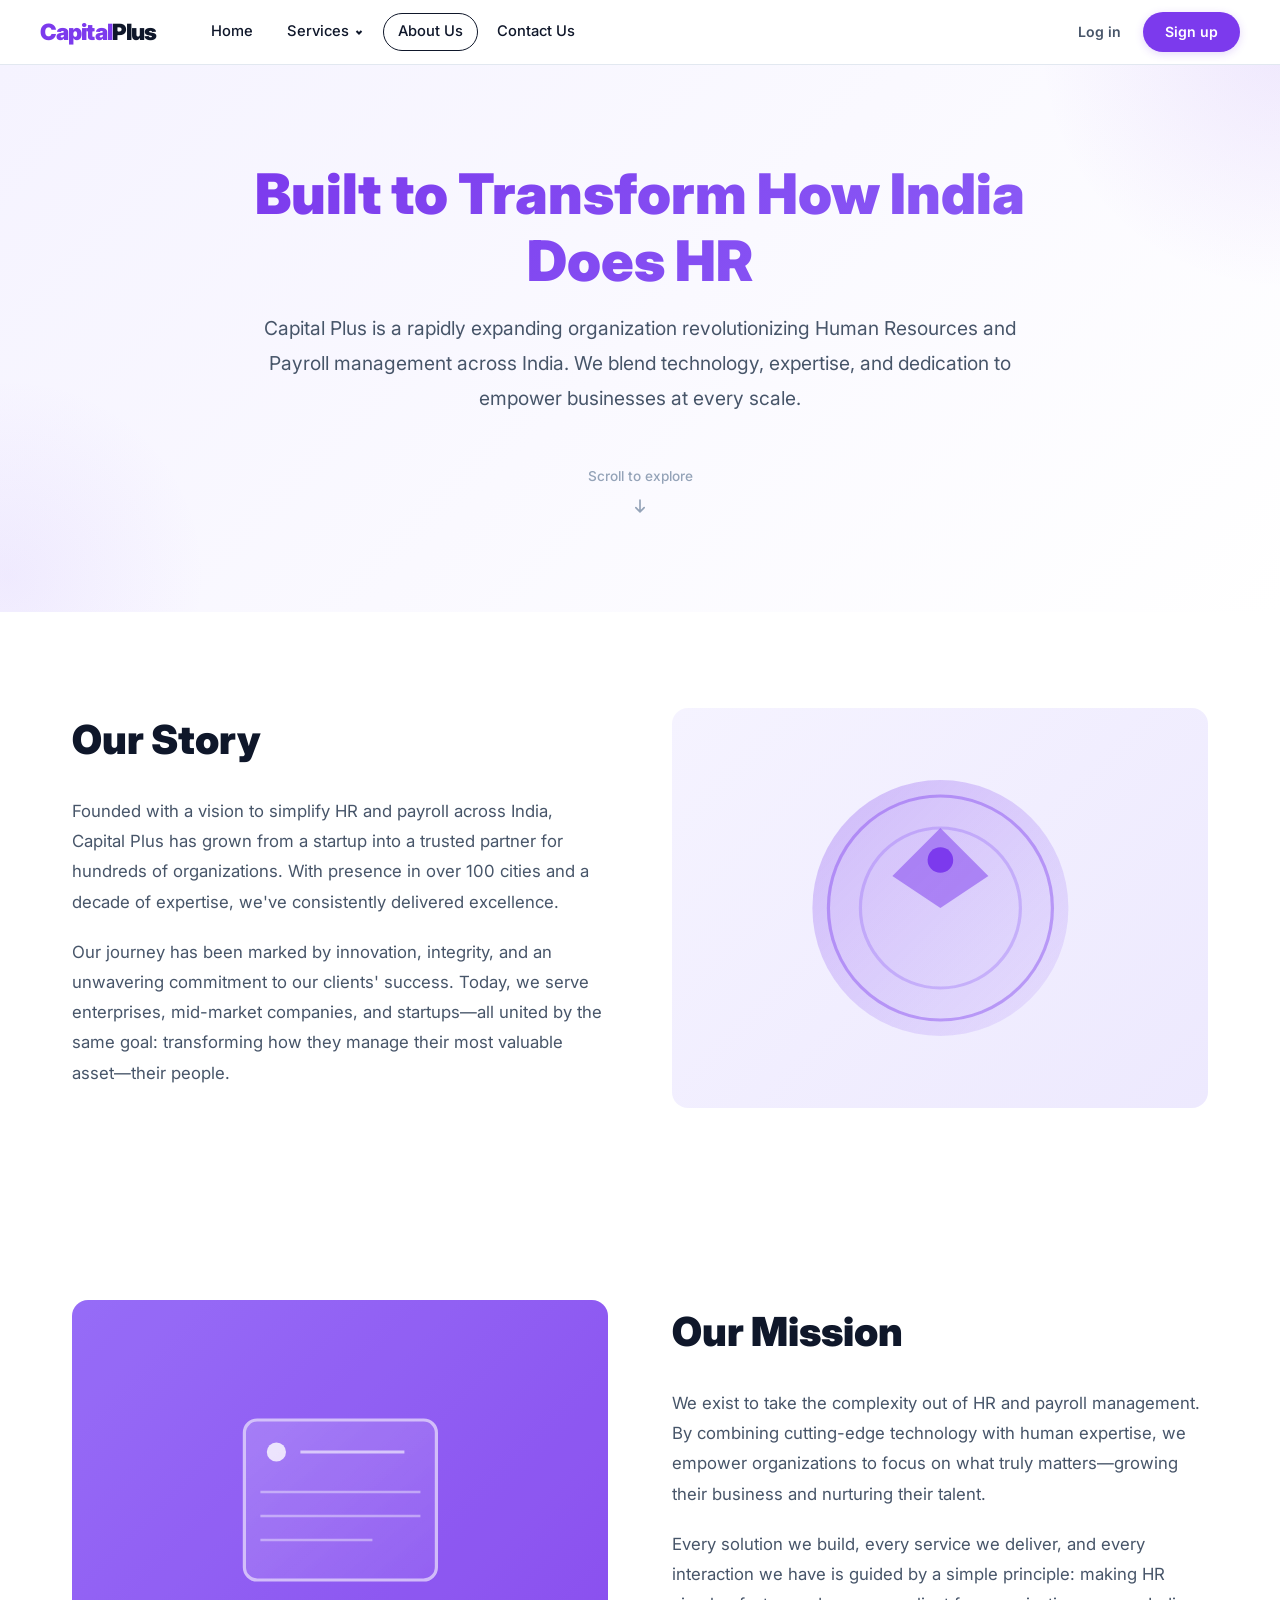
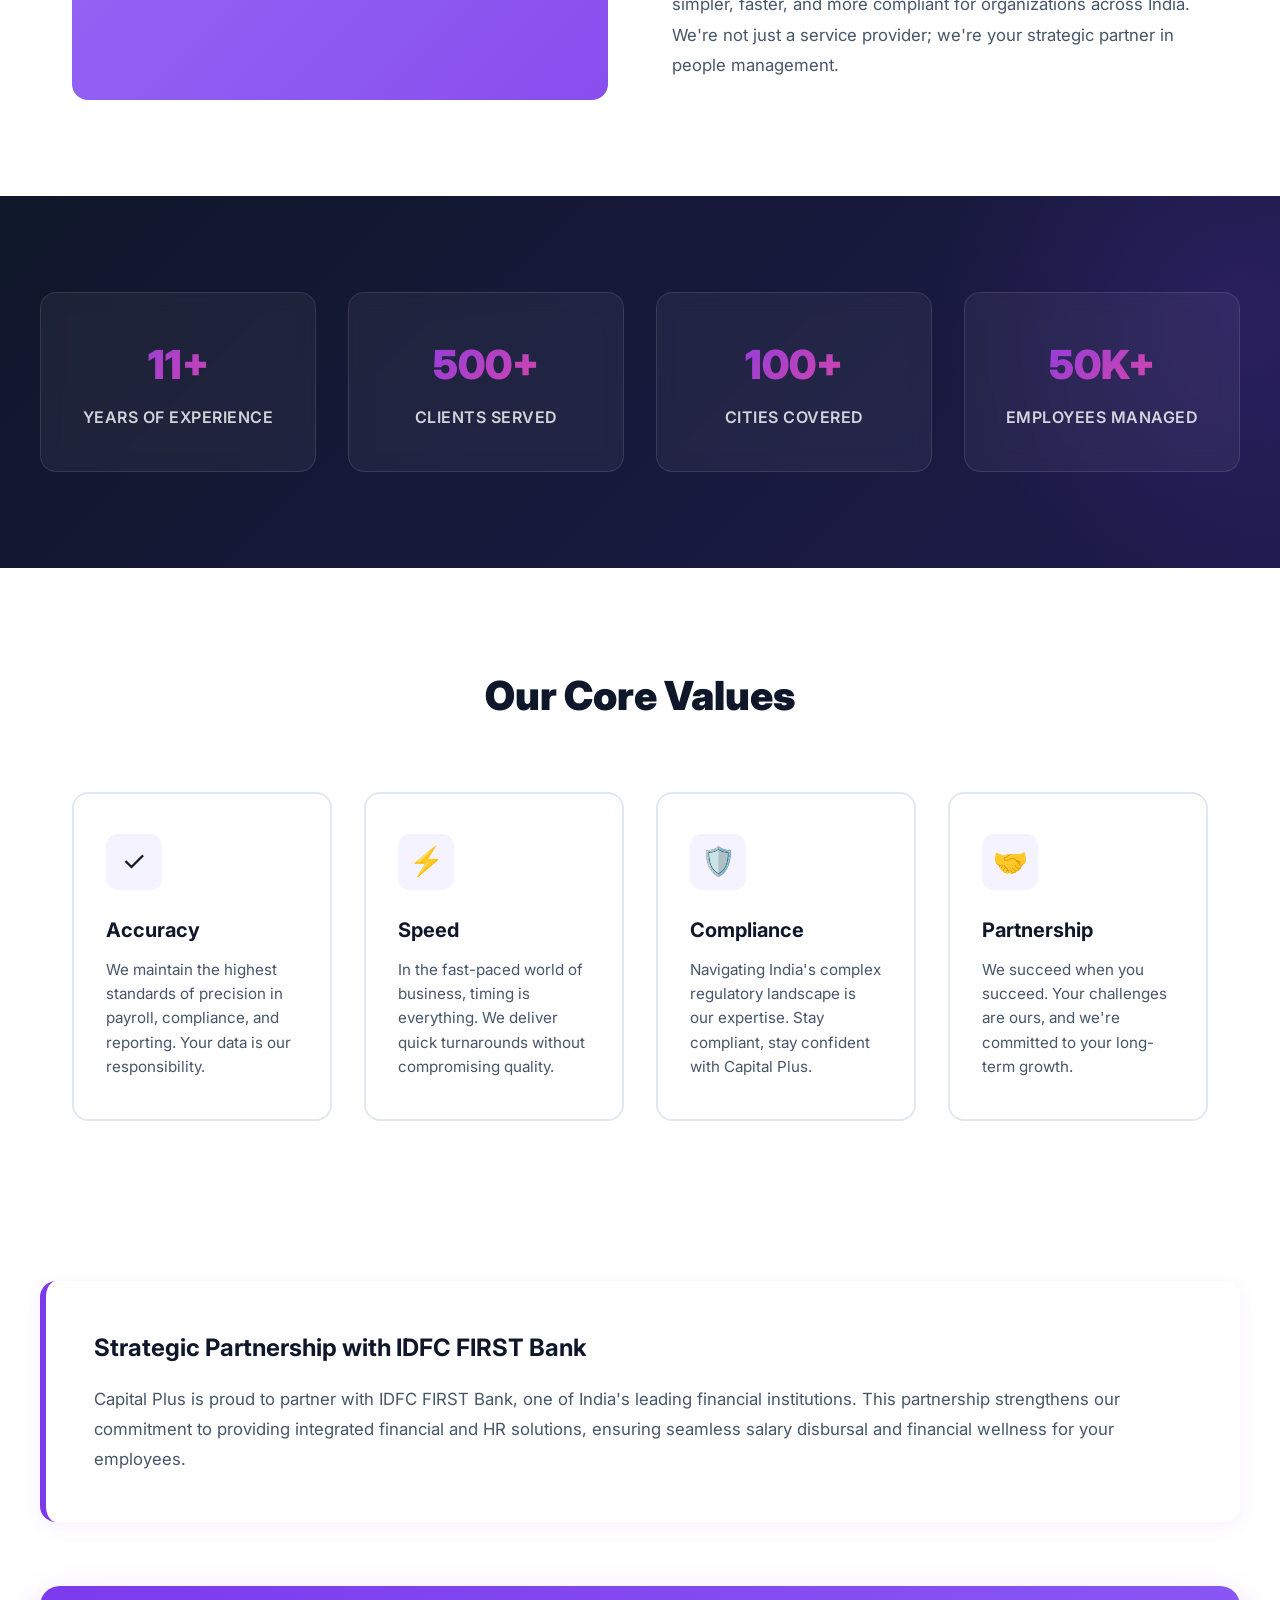
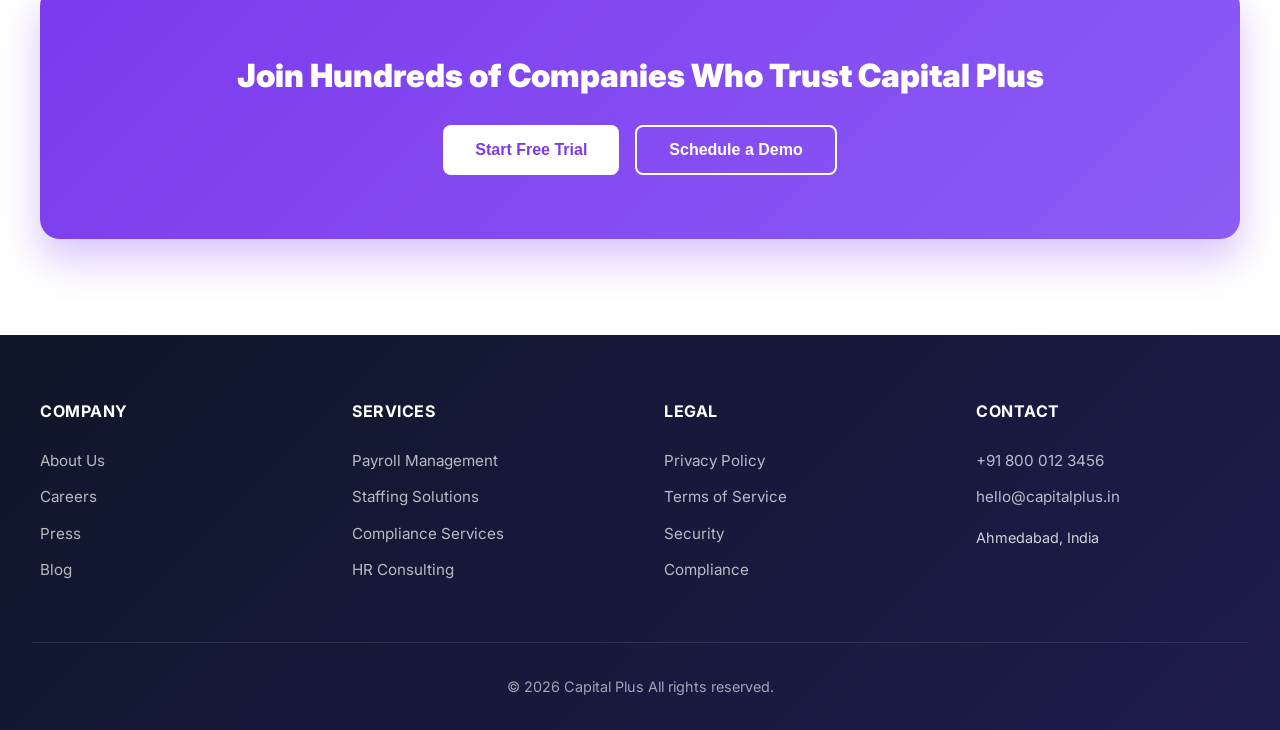
==== website-redesign/about.html @ 56247e5f "mobile responsive" ====
<!DOCTYPE html>
<html lang="en">
<head>
    <meta charset="UTF-8">
    <meta name="viewport" content="width=device-width, initial-scale=1.0">
    <title>About Capital Plus - Modern HR & Payroll Platform in India</title>
    <link href="https://fonts.googleapis.com/css2?family=Inter:wght@400;500;600;700;800;900&display=swap" rel="stylesheet">
    <style>
        :root {
            --purple: #7C3AED;
            --purple-d: #6D28D9;
            --purple-dd: #5B21B6;
            --purple-l: #8B5CF6;
            --purple-bg: #F5F3FF;
            --purple-100: #EDE9FE;
            --purple-200: #DDD6FE;
            --text: #0F172A;
            --text-2: #475569;
            --text-3: #94A3B8;
            --border: #E2E8F0;
            --bg-dark: #0F172A;
            --bg-darker: #1E1B4B;
        }

        * {
            margin: 0;
            padding: 0;
            box-sizing: border-box;
        }

        body {
            font-family: 'Inter', -apple-system, BlinkMacSystemFont, 'Segoe UI', sans-serif;
            color: var(--text);
            background: white;
            line-height: 1.6;
        }

        /* NAVBAR — Wise-style */
        .nav{position:sticky;top:0;z-index:1000;background:#fff;border-bottom:1px solid #E2E8F0;transition:box-shadow .3s cubic-bezier(.4,0,.2,1)}
        .nav.scrolled{box-shadow:0 1px 12px rgba(0,0,0,.06)}
        .nav-inner{max-width:1320px;width:100%;margin:0 auto;padding:0 40px;display:flex;align-items:center;height:64px}
        .logo{font-size:1.4rem;font-weight:900;letter-spacing:-.04em;margin-right:40px;white-space:nowrap;text-decoration:none}
        .logo .c{color:#7C3AED}.logo .p{color:#0F172A}
        .nav-links{display:flex;align-items:center;gap:4px;height:100%;margin:0;padding:0;list-style:none}
        .nav-links>li{height:100%;display:flex;align-items:center;position:relative}
        .nav-links>li>a{display:flex;align-items:center;gap:5px;padding:6px 14px;height:auto;font-size:.92rem;font-weight:500;color:#0F172A;transition:all .15s;border-radius:100px;border:1.5px solid transparent;text-decoration:none}
        .nav-links>li>a:hover{background:#F5F3FF}
        .nav-links>li>a.active{border-color:#0F172A;background:transparent}
        .nav-links>li>a svg.chev{width:10px;height:10px;stroke:currentColor;fill:none;stroke-width:2;transition:transform .2s}
        .nav-links>li:hover>a svg.chev{transform:rotate(180deg)}
        .mega-dd{position:fixed;top:64px;left:0;right:0;background:#fff;border-bottom:1px solid #E2E8F0;box-shadow:0 16px 48px rgba(0,0,0,.08);opacity:0;visibility:hidden;transform:translateY(-4px);transition:all .2s cubic-bezier(.4,0,.2,1);pointer-events:none}
        .nav-links>li:hover>.mega-dd{opacity:1;visibility:visible;transform:translateY(0);pointer-events:auto}
        .mega-inner{max-width:1100px;margin:0 auto;padding:40px;display:grid;grid-template-columns:280px 1fr;gap:48px}
        .mega-promo{border-radius:14px;overflow:hidden;background:#F5F3FF;display:flex;flex-direction:column}
        .mega-promo-img{height:140px;background:linear-gradient(135deg,#7C3AED,#8B5CF6);display:flex;align-items:center;justify-content:center;color:rgba(255,255,255,.9);font-size:2.5rem}
        .mega-promo-body{padding:20px}
        .mega-promo-body h3{font-size:1rem;font-weight:800;color:#0F172A;margin-bottom:6px}
        .mega-promo-body p{font-size:.82rem;color:#475569;line-height:1.5;margin-bottom:14px}
        .mega-promo-link{display:inline-flex;align-items:center;gap:4px;font-size:.85rem;font-weight:700;color:#7C3AED;transition:gap .2s;text-decoration:none}
        .mega-promo-link:hover{gap:8px}
        .mega-cols{display:grid;grid-template-columns:1fr 1fr;gap:32px}
        .mega-col-head{font-size:.72rem;font-weight:700;text-transform:uppercase;letter-spacing:.08em;color:#94A3B8;margin-bottom:16px}
        .mega-link{display:flex;align-items:center;gap:10px;padding:8px 0;font-size:.92rem;font-weight:500;color:#0F172A;transition:color .15s;text-decoration:none}
        .mega-link:hover{color:#7C3AED}
        .mega-link .ml-dot{width:8px;height:8px;border-radius:50%;flex-shrink:0}
        .nav-right{display:flex;align-items:center;gap:8px;margin-left:auto}
        .btn{display:inline-flex;align-items:center;justify-content:center;gap:8px;padding:9px 22px;border-radius:100px;font-weight:600;font-size:.88rem;cursor:pointer;border:none;transition:all .2s;font-family:inherit;text-decoration:none}
        .btn-ghost{color:#475569;background:transparent;padding:9px 14px}
        .btn-ghost:hover{color:#0F172A}
        .btn-primary{color:#fff;background:#7C3AED;box-shadow:0 2px 8px rgba(124,58,237,.2)}
        .btn-primary:hover{background:#6D28D9;box-shadow:0 4px 16px rgba(124,58,237,.3)}
        .hamburger{display:none;flex-direction:column;gap:5px;background:none;border:none;cursor:pointer;padding:6px;margin-left:auto}
        .hamburger span{display:block;width:20px;height:2px;background:#0F172A;border-radius:2px;transition:.3s}

        /* ========== HERO ========== */
        .hero {
            background: linear-gradient(135deg, var(--purple-bg) 0%, white 100%);
            padding: 6rem 2rem;
            text-align: center;
            overflow: hidden;
            position: relative;
        }

        .hero::before {
            content: '';
            position: absolute;
            top: -50%;
            right: -20%;
            width: 500px;
            height: 500px;
            background: radial-gradient(circle, rgba(124, 58, 237, 0.1) 0%, transparent 70%);
            border-radius: 50%;
            pointer-events: none;
        }

        .hero::after {
            content: '';
            position: absolute;
            bottom: -30%;
            left: -15%;
            width: 400px;
            height: 400px;
            background: radial-gradient(circle, rgba(139, 92, 246, 0.08) 0%, transparent 70%);
            border-radius: 50%;
            pointer-events: none;
        }

        .hero-content {
            max-width: 800px;
            margin: 0 auto;
            position: relative;
            z-index: 1;
            opacity: 0;
            animation: slideInUp 0.8s cubic-bezier(0.4, 0, 0.2, 1) forwards;
        }

        @keyframes slideInUp {
            from {
                opacity: 0;
                transform: translateY(30px);
            }
            to {
                opacity: 1;
                transform: translateY(0);
            }
        }

        .hero h1 {
            font-size: 3.5rem;
            font-weight: 900;
            line-height: 1.2;
            margin-bottom: 1rem;
            background: linear-gradient(135deg, var(--purple) 0%, var(--purple-l) 100%);
            -webkit-background-clip: text;
            -webkit-text-fill-color: transparent;
            background-clip: text;
        }

        .hero p {
            font-size: 1.2rem;
            color: var(--text-2);
            margin-bottom: 2rem;
            line-height: 1.8;
        }

        .hero-scroll {
            margin-top: 3rem;
            animation: float 3s ease-in-out infinite;
        }

        @keyframes float {
            0%, 100% {
                transform: translateY(0px);
            }
            50% {
                transform: translateY(10px);
            }
        }

        .scroll-indicator {
            display: inline-flex;
            flex-direction: column;
            align-items: center;
            gap: 0.5rem;
            color: var(--text-3);
            font-size: 0.85rem;
            font-weight: 500;
        }

        .scroll-indicator svg {
            width: 20px;
            height: 20px;
            stroke: currentColor;
            stroke-width: 2;
            fill: none;
        }

        /* ========== OUR STORY ========== */
        .our-story {
            padding: 6rem 2rem;
            max-width: 1200px;
            margin: 0 auto;
        }

        .story-grid {
            display: grid;
            grid-template-columns: 1fr 1fr;
            gap: 4rem;
            align-items: center;
        }

        .story-content h2 {
            font-size: 2.5rem;
            font-weight: 900;
            margin-bottom: 1.5rem;
            color: var(--text);
        }

        .story-content p {
            font-size: 1.05rem;
            color: var(--text-2);
            margin-bottom: 1.25rem;
            line-height: 1.8;
        }

        .story-image {
            position: relative;
            height: 400px;
            border-radius: 16px;
            overflow: hidden;
            background: linear-gradient(135deg, var(--purple-bg) 0%, var(--purple-100) 100%);
            display: flex;
            align-items: center;
            justify-content: center;
        }

        .story-image svg {
            width: 80%;
            height: 80%;
            opacity: 0;
            animation: fadeInScale 0.8s cubic-bezier(0.4, 0, 0.2, 1) 0.3s forwards;
        }

        @keyframes fadeInScale {
            from {
                opacity: 0;
                transform: scale(0.9);
            }
            to {
                opacity: 1;
                transform: scale(1);
            }
        }

        /* ========== OUR MISSION ========== */
        .our-mission {
            padding: 6rem 2rem;
            max-width: 1200px;
            margin: 0 auto;
        }

        .mission-grid {
            display: grid;
            grid-template-columns: 1fr 1fr;
            gap: 4rem;
            align-items: center;
        }

        .mission-grid .mission-image {
            order: -1;
        }

        .mission-content h2 {
            font-size: 2.5rem;
            font-weight: 900;
            margin-bottom: 1.5rem;
            color: var(--text);
        }

        .mission-content p {
            font-size: 1.05rem;
            color: var(--text-2);
            margin-bottom: 1.25rem;
            line-height: 1.8;
        }

        .mission-image {
            position: relative;
            height: 400px;
            border-radius: 16px;
            overflow: hidden;
            background: linear-gradient(135deg, var(--purple-l) 0%, var(--purple) 100%);
            opacity: 0.9;
            display: flex;
            align-items: center;
            justify-content: center;
        }

        .mission-image svg {
            width: 80%;
            height: 80%;
            opacity: 0;
            animation: fadeInScale 0.8s cubic-bezier(0.4, 0, 0.2, 1) 0.3s forwards;
        }

        /* ========== STATS ========== */
        .stats {
            background: linear-gradient(135deg, var(--bg-dark) 0%, var(--bg-darker) 100%);
            padding: 6rem 2rem;
            position: relative;
            overflow: hidden;
        }

        .stats::before {
            content: '';
            position: absolute;
            top: -50%;
            right: -20%;
            width: 600px;
            height: 600px;
            background: radial-gradient(circle, rgba(124, 58, 237, 0.15) 0%, transparent 70%);
            border-radius: 50%;
            pointer-events: none;
        }

        .stats-container {
            max-width: 1200px;
            margin: 0 auto;
            position: relative;
            z-index: 1;
        }

        .stats-grid {
            display: grid;
            grid-template-columns: repeat(4, 1fr);
            gap: 2rem;
        }

        .stat-card {
            background: rgba(255, 255, 255, 0.05);
            backdrop-filter: blur(10px);
            -webkit-backdrop-filter: blur(10px);
            border: 1px solid rgba(255, 255, 255, 0.1);
            border-radius: 16px;
            padding: 2.5rem 2rem;
            text-align: center;
            transition: all 0.4s cubic-bezier(0.4, 0, 0.2, 1);
            opacity: 0;
            animation: slideUp 0.6s cubic-bezier(0.4, 0, 0.2, 1) forwards;
        }

        .stat-card:nth-child(1) { animation-delay: 0.1s; }
        .stat-card:nth-child(2) { animation-delay: 0.2s; }
        .stat-card:nth-child(3) { animation-delay: 0.3s; }
        .stat-card:nth-child(4) { animation-delay: 0.4s; }

        @keyframes slideUp {
            from {
                opacity: 0;
                transform: translateY(30px);
            }
            to {
                opacity: 1;
                transform: translateY(0);
            }
        }

        .stat-card:hover {
            background: rgba(255, 255, 255, 0.08);
            border-color: rgba(124, 58, 237, 0.3);
            transform: translateY(-8px);
        }

        .stat-number {
            font-size: 2.5rem;
            font-weight: 900;
            background: linear-gradient(135deg, var(--purple) 0%, #EC4899 100%);
            -webkit-background-clip: text;
            -webkit-text-fill-color: transparent;
            background-clip: text;
            margin-bottom: 0.5rem;
        }

        .stat-label {
            color: rgba(255, 255, 255, 0.8);
            font-size: 1rem;
            font-weight: 600;
            letter-spacing: 0.5px;
        }

        /* ========== CORE VALUES ========== */
        .values {
            padding: 6rem 2rem;
            max-width: 1200px;
            margin: 0 auto;
        }

        .values h2 {
            font-size: 2.5rem;
            font-weight: 900;
            text-align: center;
            margin-bottom: 4rem;
            color: var(--text);
        }

        .values-grid {
            display: grid;
            grid-template-columns: repeat(4, 1fr);
            gap: 2rem;
        }

        .value-card {
            padding: 2.5rem 2rem;
            border-radius: 16px;
            background: white;
            border: 2px solid var(--border);
            position: relative;
            overflow: hidden;
            transition: all 0.4s cubic-bezier(0.4, 0, 0.2, 1);
        }

        .value-card::before {
            content: '';
            position: absolute;
            top: 0;
            left: 0;
            right: 0;
            height: 4px;
            background: linear-gradient(90deg, var(--purple), var(--purple-l));
            transform: scaleX(0);
            transform-origin: left;
            transition: transform 0.4s cubic-bezier(0.4, 0, 0.2, 1);
        }

        .value-card:hover {
            border-color: var(--purple);
            transform: translateY(-8px);
        }

        .value-card:hover::before {
            transform: scaleX(1);
        }

        .value-icon {
            width: 56px;
            height: 56px;
            background: var(--purple-bg);
            border-radius: 12px;
            display: flex;
            align-items: center;
            justify-content: center;
            margin-bottom: 1.5rem;
            font-size: 1.75rem;
        }

        .value-card h3 {
            font-size: 1.25rem;
            font-weight: 700;
            margin-bottom: 0.75rem;
            color: var(--text);
        }

        .value-card p {
            color: var(--text-2);
            line-height: 1.6;
            font-size: 0.95rem;
        }

        /* ========== PARTNERSHIP ========== */
        .partnership {
            margin: 4rem 2rem;
            padding: 3rem;
            border-radius: 16px;
            background: white;
            border-left: 6px solid var(--purple);
            max-width: 1200px;
            margin-left: auto;
            margin-right: auto;
            box-shadow: 0 4px 20px rgba(124, 58, 237, 0.08);
            transition: all 0.4s cubic-bezier(0.4, 0, 0.2, 1);
        }

        .partnership:hover {
            box-shadow: 0 8px 32px rgba(124, 58, 237, 0.12);
            transform: translateY(-4px);
        }

        .partnership h3 {
            font-size: 1.5rem;
            font-weight: 700;
            color: var(--text);
            margin-bottom: 1rem;
        }

        .partnership p {
            color: var(--text-2);
            line-height: 1.8;
            font-size: 1.05rem;
        }

        /* ========== CTA BANNER ========== */
        .cta-banner {
            margin: 4rem 2rem;
            padding: 4rem 3rem;
            border-radius: 20px;
            background: linear-gradient(135deg, var(--purple) 0%, var(--purple-l) 100%);
            color: white;
            text-align: center;
            max-width: 1200px;
            margin-left: auto;
            margin-right: auto;
            box-shadow: 0 20px 40px rgba(124, 58, 237, 0.3);
            transition: all 0.4s cubic-bezier(0.4, 0, 0.2, 1);
        }

        .cta-banner:hover {
            transform: translateY(-4px);
            box-shadow: 0 24px 48px rgba(124, 58, 237, 0.4);
        }

        .cta-banner h2 {
            font-size: 2rem;
            font-weight: 900;
            margin-bottom: 1.5rem;
        }

        .cta-buttons {
            display: flex;
            gap: 1rem;
            justify-content: center;
            flex-wrap: wrap;
        }

        .btn-white {
            background: white;
            color: var(--purple);
            padding: 0.875rem 2rem;
            border: none;
            border-radius: 8px;
            font-weight: 700;
            font-size: 1rem;
            cursor: pointer;
            transition: all 0.3s cubic-bezier(0.4, 0, 0.2, 1);
        }

        .btn-white:hover {
            transform: translateY(-2px);
            box-shadow: 0 8px 16px rgba(0, 0, 0, 0.15);
        }

        .btn-outline {
            background: transparent;
            color: white;
            padding: 0.875rem 2rem;
            border: 2px solid white;
            border-radius: 8px;
            font-weight: 700;
            font-size: 1rem;
            cursor: pointer;
            transition: all 0.3s cubic-bezier(0.4, 0, 0.2, 1);
        }

        .btn-outline:hover {
            background: white;
            color: var(--purple);
            transform: translateY(-2px);
        }

        /* ========== FOOTER ========== */
        footer {
            background: linear-gradient(135deg, var(--bg-dark) 0%, var(--bg-darker) 100%);
            color: rgba(255, 255, 255, 0.8);
            padding: 4rem 2rem 2rem;
            margin-top: 6rem;
        }

        .footer-container {
            max-width: 1200px;
            margin: 0 auto;
            display: grid;
            grid-template-columns: repeat(4, 1fr);
            gap: 3rem;
            margin-bottom: 3rem;
        }

        .footer-section h4 {
            color: white;
            font-size: 1rem;
            font-weight: 700;
            margin-bottom: 1.5rem;
            letter-spacing: 0.5px;
        }

        .footer-section a {
            display: block;
            color: rgba(255, 255, 255, 0.7);
            text-decoration: none;
            margin-bottom: 0.75rem;
            font-size: 0.95rem;
            transition: color 0.3s cubic-bezier(0.4, 0, 0.2, 1);
        }

        .footer-section a:hover {
            color: var(--purple-l);
        }

        .footer-bottom {
            border-top: 1px solid rgba(255, 255, 255, 0.1);
            padding-top: 2rem;
            text-align: center;
            font-size: 0.9rem;
            color: rgba(255, 255, 255, 0.6);
        }

        /* ========== SCROLL REVEAL ========== */
        .reveal {
            opacity: 0;
            transform: translateY(30px);
            transition: all 0.6s cubic-bezier(0.4, 0, 0.2, 1);
        }

        .reveal.active {
            opacity: 1;
            transform: translateY(0);
        }

        /* ========== MOBILE RESPONSIVE ========== */
        @media (max-width: 1024px) {
            .story-grid,
            .mission-grid,
            .stats-grid,
            .values-grid {
                grid-template-columns: 1fr;
            }

            .mission-grid .mission-image {
                order: 0;
            }

            .hero h1 {
                font-size: 2.5rem;
            }

            .story-image,
            .mission-image {
                height: 300px;
            }

            .values-grid {
                grid-template-columns: repeat(2, 1fr);
            }

            .footer-container {
                grid-template-columns: repeat(2, 1fr);
            }
        }

        @media (max-width: 768px) {
            .nav-inner { padding: 0 20px; }
            .nav-links, .nav-right { display: none; }
            .hamburger { display: flex; }
            .nav.open .nav-links {
                display: flex;
                flex-direction: column;
                position: absolute;
                top: 64px;
                left: 0;
                right: 0;
                background: #fff;
                height: auto;
                padding: 12px 20px;
                box-shadow: 0 12px 40px rgba(0,0,0,.1);
                border-bottom: 1px solid var(--border);
            }
            .nav.open .nav-links > li { height: auto; }
            .nav.open .nav-links > li > a { height: auto; padding: 10px 0; border-bottom: none; border:none; border-radius:0; margin-bottom: 0; text-transform: none; letter-spacing: 0; font-size: .95rem; }
            .nav.open .nav-right {
                display: flex;
                position: absolute;
                left: 0;
                right: 0;
                background: #fff;
                padding: 8px 20px 16px;
            }
            .nav.open .nav-right .btn { flex: 1; text-align: center; }
            .mega-dd{position:static;opacity:1;visibility:visible;transform:none;box-shadow:none;border:none;border-bottom:none;pointer-events:auto;width:100%;margin-top:8px}
            .mega-inner{grid-template-columns:1fr;padding:16px 0;gap:16px}
            .mega-promo{display:none}
            .mega-cols{grid-template-columns:1fr;gap:16px}
            .mega-col-head{margin-bottom:8px}
            .mega-link{padding:6px 0}

            .hero {
                padding: 4rem 1.5rem;
            }

            .hero h1 {
                font-size: 2rem;
            }

            .hero p {
                font-size: 1rem;
            }

            .our-story,
            .our-mission,
            .values {
                padding: 4rem 1.5rem;
            }

            .story-content h2,
            .mission-content h2,
            .values h2 {
                font-size: 1.75rem;
            }

            .story-grid,
            .mission-grid {
                gap: 2rem;
            }

            .values-grid {
                grid-template-columns: 1fr;
                gap: 1.5rem;
            }

            .stats-grid {
                grid-template-columns: repeat(2, 1fr);
            }

            .cta-banner {
                margin: 2rem 1.5rem;
                padding: 2.5rem 1.5rem;
            }

            .cta-banner h2 {
                font-size: 1.5rem;
            }

            .cta-buttons {
                flex-direction: column;
            }

            .btn-white,
            .btn-outline {
                width: 100%;
            }

            .partnership {
                margin: 2rem 1.5rem;
                padding: 2rem 1.5rem;
            }

            .footer-container {
                grid-template-columns: 1fr;
                gap: 2rem;
            }
        }

        @media (max-width: 640px) {
            .hero {
                padding: 2.5rem 1rem;
            }

            .hero h1 {
                font-size: 1.75rem;
            }

            .hero p {
                font-size: 0.95rem;
            }

            .our-story,
            .our-mission {
                padding: 2.5rem 1rem;
            }

            .stat-number {
                font-size: 1.75rem;
            }

            .stats-grid {
                grid-template-columns: 1fr;
            }

            .value-card {
                padding: 1.5rem;
            }

            .partnership {
                margin: 1.5rem 1rem;
                padding: 1.5rem;
            }

            .cta-banner {
                margin: 1.5rem 1rem 0;
                padding: 2rem 1rem;
            }
        }

        @media (max-width: 480px) {
            .nav-inner {
                padding: 0 16px;
                height: 56px;
            }

            .logo {
                font-size: 1.1rem;
                margin-right: 20px;
            }

            .hero {
                padding: 2rem 1rem;
                background: linear-gradient(135deg, #F5F3FF 0%, white 100%);
                background-attachment: scroll;
            }

            .hero::before {
                width: 300px;
                height: 300px;
                top: -100px;
                right: -100px;
            }

            .hero::after {
                width: 250px;
                height: 250px;
                bottom: -100px;
                left: -100px;
            }

            .hero-content {
                max-width: 100%;
            }

            .hero h1 {
                font-size: 1.5rem;
                margin-bottom: 0.75rem;
                background: linear-gradient(135deg, #7C3AED 0%, #6D28D9 100%);
                -webkit-background-clip: text;
                -webkit-text-fill-color: transparent;
                background-clip: text;
                letter-spacing: -0.5px;
            }

            .hero p {
                font-size: 0.85rem;
                max-width: 100%;
                line-height: 1.5;
            }

            .our-story,
            .our-mission,
            .values {
                padding: 2rem 1rem;
            }

            .story-grid,
            .mission-grid {
                gap: 1.5rem;
                grid-template-columns: 1fr;
            }

            .story-content h2,
            .mission-content h2,
            .values h2 {
                font-size: 1.25rem;
                margin-bottom: 0.75rem;
                font-weight: 900;
            }

            .story-content p,
            .mission-content p {
                font-size: 0.85rem;
                margin-bottom: 0.875rem;
                line-height: 1.6;
            }

            .story-image,
            .mission-image {
                height: 200px;
                border-radius: 12px;
            }

            .story-image svg,
            .mission-image svg {
                width: 60%;
                height: 60%;
            }

            .stats {
                padding: 2rem 1rem;
            }

            .stats::before {
                width: 300px;
                height: 300px;
                top: -150px;
                right: -150px;
            }

            .stats-grid {
                grid-template-columns: 1fr;
                gap: 1rem;
            }

            .stat-card {
                padding: 1.5rem 1rem;
                border-radius: 12px;
                background: rgba(255, 255, 255, 0.05);
                border: 1px solid rgba(255, 255, 255, 0.1);
                animation: none;
            }

            .stat-number {
                font-size: 1.5rem;
                margin-bottom: 0.25rem;
            }

            .stat-label {
                font-size: 0.75rem;
                letter-spacing: 0.3px;
            }

            .values-grid {
                grid-template-columns: 1fr;
                gap: 1rem;
            }

            .value-card {
                padding: 1.25rem;
                border-radius: 12px;
                border: 2px solid #E2E8F0;
                background: white;
            }

            .value-card::before {
                height: 3px;
            }

            .value-icon {
                width: 48px;
                height: 48px;
                background: #F5F3FF;
                border-radius: 10px;
                display: flex;
                align-items: center;
                justify-content: center;
                margin-bottom: 1rem;
                font-size: 1.5rem;
            }

            .value-card h3 {
                font-size: 1rem;
                margin-bottom: 0.5rem;
            }

            .value-card p {
                font-size: 0.8rem;
                line-height: 1.5;
            }

            .partnership {
                margin: 1.5rem 1rem;
                padding: 1.25rem;
                border-radius: 12px;
                border-left: 4px solid #7C3AED;
                background: white;
                border: 1px solid #E2E8F0;
            }

            .partnership h3 {
                font-size: 1.1rem;
                margin-bottom: 0.75rem;
                font-weight: 700;
            }

            .partnership p {
                font-size: 0.85rem;
                line-height: 1.6;
            }

            .cta-banner {
                margin: 1.5rem 1rem 0;
                padding: 1.75rem 1rem;
                border-radius: 12px;
                background: linear-gradient(135deg, #7C3AED 0%, #6D28D9 100%);
                color: white;
                text-align: center;
                box-shadow: 0 12px 30px rgba(124, 58, 237, 0.2);
            }

            .cta-banner h2 {
                font-size: 1.15rem;
                font-weight: 900;
                margin-bottom: 0.75rem;
                letter-spacing: -0.5px;
            }

            .cta-banner p {
                font-size: 0.85rem;
                margin-bottom: 1.25rem;
                opacity: 0.95;
                line-height: 1.5;
            }

            .cta-buttons {
                display: flex;
                flex-direction: column;
                gap: 0.75rem;
                justify-content: center;
            }

            .btn-white,
            .btn-outline {
                width: 100%;
                padding: 0.75rem 1rem;
                font-size: 0.85rem;
                font-weight: 700;
                border-radius: 6px;
            }

            footer {
                padding: 2rem 1rem;
                margin-top: 2rem;
            }

            .footer-container {
                grid-template-columns: 1fr;
                gap: 1.5rem;
                margin-bottom: 1.5rem;
            }

            .footer-section h4 {
                font-size: 0.8rem;
                margin-bottom: 0.75rem;
                text-transform: uppercase;
                letter-spacing: 0.5px;
                font-weight: 700;
            }

            .footer-section a {
                font-size: 0.8rem;
                margin-bottom: 0.5rem;
            }

            .footer-section p {
                font-size: 0.8rem;
                line-height: 1.6;
            }

            .footer-bottom {
                font-size: 0.75rem;
                padding-top: 1rem;
            }
        }
    </style>
</head>
<body>
    <nav class="nav" id="mainNav">
      <div class="nav-inner">
        <a href="index.html" class="logo"><span class="c">Capital</span><span class="p">Plus</span></a>
        <button class="hamburger" id="hamburger" aria-label="Menu"><span></span><span></span><span></span></button>
        <ul class="nav-links" id="navLinks">
          <li><a href="index.html">Home</a></li>
          <li>
            <a href="products.html">Services <svg class="chev" viewBox="0 0 10 10"><path d="M2.5 4l2.5 2.5 2.5-2.5"/></svg></a>
            <div class="mega-dd">
              <div class="mega-inner">
                <div class="mega-promo">
                  <div class="mega-promo-img"><svg width="100" height="34" viewBox="0 0 120 40" xmlns="http://www.w3.org/2000/svg"><rect width="120" height="40" rx="4" fill="#9D1D2C"/><rect x="6" y="6" width="28" height="28" rx="3" fill="rgba(255,255,255,0.15)"/><rect x="12" y="12" width="16" height="2.5" rx="1" fill="#fff"/><rect x="12" y="17.5" width="12" height="2.5" rx="1" fill="#fff"/><rect x="12" y="23" width="14" height="2.5" rx="1" fill="#fff"/><text x="40" y="20" font-family="Arial,sans-serif" font-size="11" font-weight="800" fill="#fff" letter-spacing="0.5">IDFC FIRST</text><text x="40" y="32" font-family="Arial,sans-serif" font-size="9" font-weight="600" fill="rgba(255,255,255,0.85)">Bank</text></svg></div>
                  <div class="mega-promo-body">
                    <h3>IDFC FIRST Bank Products</h3>
                    <p>As an authorized Business Correspondent, we bring 14 financial products to your doorstep.</p>
                    <a href="products.html" class="mega-promo-link">Explore →</a>
                  </div>
                </div>
                <div class="mega-cols">
                  <div>
                    <div class="mega-col-head">IDFC Bank Products</div>
                    <a href="products.html" class="mega-link"><span class="ml-dot" style="background:#7C3AED"></span> Personal Loan</a>
                    <a href="products.html" class="mega-link"><span class="ml-dot" style="background:#3B82F6"></span> Home Loan</a>
                    <a href="products.html" class="mega-link"><span class="ml-dot" style="background:#10B981"></span> Car &amp; Vehicle Loans</a>
                    <a href="products.html" class="mega-link"><span class="ml-dot" style="background:#F59E0B"></span> Gold Loan</a>
                    <a href="products.html" class="mega-link"><span class="ml-dot" style="background:#EC4899"></span> Two Wheeler Loan</a>
                    <a href="products.html" class="mega-link" style="color:#7C3AED;font-weight:700;margin-top:4px">View all 14 products →</a>
                  </div>
                  <div>
                    <div class="mega-col-head">HR Services</div>
                    <a href="payroll.html" class="mega-link"><span class="ml-dot" style="background:#7C3AED"></span> Payroll Management</a>
                    <a href="staffing.html" class="mega-link"><span class="ml-dot" style="background:#3B82F6"></span> Staffing Solutions</a>
                    <a href="compliance.html" class="mega-link"><span class="ml-dot" style="background:#F59E0B"></span> Compliance Solutions</a>
                  </div>
                </div>
              </div>
            </div>
          </li>
          <li><a href="about.html" class="active">About Us</a></li>
          <li><a href="contact.html">Contact Us</a></li>
        </ul>
        <div class="nav-right">
          <a href="#" class="btn btn-ghost">Log in</a>
          <a href="contact.html" class="btn btn-primary">Sign up</a>
        </div>
      </div>
    </nav>

    <!-- HERO -->
    <section class="hero">
        <div class="hero-content">
            <h1>Built to Transform How India Does HR</h1>
            <p>Capital Plus is a rapidly expanding organization revolutionizing Human Resources and Payroll management across India. We blend technology, expertise, and dedication to empower businesses at every scale.</p>
            <div class="hero-scroll">
                <div class="scroll-indicator">
                    Scroll to explore
                    <svg viewBox="0 0 24 24">
                        <path d="M12 5v14M12 19l-5-5M12 19l5-5" stroke-linecap="round" stroke-linejoin="round"></path>
                    </svg>
                </div>
            </div>
        </div>
    </section>

    <!-- OUR STORY -->
    <section class="our-story reveal">
        <div class="story-grid">
            <div class="story-content">
                <h2>Our Story</h2>
                <p>Founded with a vision to simplify HR and payroll across India, Capital Plus has grown from a startup into a trusted partner for hundreds of organizations. With presence in over 100 cities and a decade of expertise, we've consistently delivered excellence.</p>
                <p>Our journey has been marked by innovation, integrity, and an unwavering commitment to our clients' success. Today, we serve enterprises, mid-market companies, and startups—all united by the same goal: transforming how they manage their most valuable asset—their people.</p>
            </div>
            <div class="story-image">
                <svg viewBox="0 0 200 200" xmlns="http://www.w3.org/2000/svg">
                    <defs>
                        <linearGradient id="storyGradient" x1="0%" y1="0%" x2="100%" y2="100%">
                            <stop offset="0%" style="stop-color:#7C3AED;stop-opacity:0.3" />
                            <stop offset="100%" style="stop-color:#8B5CF6;stop-opacity:0.1" />
                        </linearGradient>
                    </defs>
                    <circle cx="100" cy="100" r="80" fill="url(#storyGradient)" />
                    <circle cx="100" cy="100" r="70" fill="none" stroke="#7C3AED" stroke-width="2" opacity="0.4" />
                    <circle cx="100" cy="100" r="50" fill="none" stroke="#8B5CF6" stroke-width="2" opacity="0.3" />
                    <path d="M 100 50 L 130 80 L 100 100 L 70 80 Z" fill="#7C3AED" opacity="0.5" />
                    <circle cx="100" cy="70" r="8" fill="#7C3AED" />
                </svg>
            </div>
        </div>
    </section>

    <!-- OUR MISSION -->
    <section class="our-mission reveal">
        <div class="mission-grid">
            <div class="mission-image">
                <svg viewBox="0 0 200 200" xmlns="http://www.w3.org/2000/svg">
                    <defs>
                        <linearGradient id="missionGradient" x1="0%" y1="0%" x2="100%" y2="100%">
                            <stop offset="0%" style="stop-color:#FFFFFF;stop-opacity:0.3" />
                            <stop offset="100%" style="stop-color:#FFFFFF;stop-opacity:0.1" />
                        </linearGradient>
                    </defs>
                    <rect x="40" y="50" width="120" height="100" rx="8" fill="url(#missionGradient)" stroke="#FFFFFF" stroke-width="2" opacity="0.6" />
                    <circle cx="60" cy="70" r="6" fill="#FFFFFF" opacity="0.8" />
                    <line x1="75" y1="70" x2="140" y2="70" stroke="#FFFFFF" stroke-width="2" opacity="0.6" />
                    <line x1="50" y1="95" x2="150" y2="95" stroke="#FFFFFF" stroke-width="1.5" opacity="0.4" />
                    <line x1="50" y1="110" x2="150" y2="110" stroke="#FFFFFF" stroke-width="1.5" opacity="0.4" />
                    <line x1="50" y1="125" x2="120" y2="125" stroke="#FFFFFF" stroke-width="1.5" opacity="0.4" />
                </svg>
            </div>
            <div class="mission-content">
                <h2>Our Mission</h2>
                <p>We exist to take the complexity out of HR and payroll management. By combining cutting-edge technology with human expertise, we empower organizations to focus on what truly matters—growing their business and nurturing their talent.</p>
                <p>Every solution we build, every service we deliver, and every interaction we have is guided by a simple principle: making HR simpler, faster, and more compliant for organizations across India. We're not just a service provider; we're your strategic partner in people management.</p>
            </div>
        </div>
    </section>

    <!-- STATS -->
    <section class="stats reveal">
        <div class="stats-container">
            <div class="stats-grid">
                <div class="stat-card">
                    <div class="stat-number">11+</div>
                    <div class="stat-label">YEARS OF EXPERIENCE</div>
                </div>
                <div class="stat-card">
                    <div class="stat-number">500+</div>
                    <div class="stat-label">CLIENTS SERVED</div>
                </div>
                <div class="stat-card">
                    <div class="stat-number">100+</div>
                    <div class="stat-label">CITIES COVERED</div>
                </div>
                <div class="stat-card">
                    <div class="stat-number">50K+</div>
                    <div class="stat-label">EMPLOYEES MANAGED</div>
                </div>
            </div>
        </div>
    </section>

    <!-- CORE VALUES -->
    <section class="values reveal">
        <h2>Our Core Values</h2>
        <div class="values-grid">
            <div class="value-card">
                <div class="value-icon">✓</div>
                <h3>Accuracy</h3>
                <p>We maintain the highest standards of precision in payroll, compliance, and reporting. Your data is our responsibility.</p>
            </div>
            <div class="value-card">
                <div class="value-icon">⚡</div>
                <h3>Speed</h3>
                <p>In the fast-paced world of business, timing is everything. We deliver quick turnarounds without compromising quality.</p>
            </div>
            <div class="value-card">
                <div class="value-icon">🛡️</div>
                <h3>Compliance</h3>
                <p>Navigating India's complex regulatory landscape is our expertise. Stay compliant, stay confident with Capital Plus.</p>
            </div>
            <div class="value-card">
                <div class="value-icon">🤝</div>
                <h3>Partnership</h3>
                <p>We succeed when you succeed. Your challenges are ours, and we're committed to your long-term growth.</p>
            </div>
        </div>
    </section>

    <!-- PARTNERSHIP BANNER -->
    <section class="partnership reveal">
        <h3>Strategic Partnership with IDFC FIRST Bank</h3>
        <p>Capital Plus is proud to partner with IDFC FIRST Bank, one of India's leading financial institutions. This partnership strengthens our commitment to providing integrated financial and HR solutions, ensuring seamless salary disbursal and financial wellness for your employees.</p>
    </section>

    <!-- CTA BANNER -->
    <section class="cta-banner reveal">
        <h2>Join Hundreds of Companies Who Trust Capital Plus</h2>
        <div class="cta-buttons">
            <button class="btn-white">Start Free Trial</button>
            <button class="btn-outline">Schedule a Demo</button>
        </div>
    </section>

    <!-- FOOTER -->
    <footer>
        <div class="footer-container">
            <div class="footer-section">
                <h4>COMPANY</h4>
                <a href="about.html">About Us</a>
                <a href="#careers">Careers</a>
                <a href="#press">Press</a>
                <a href="#blog">Blog</a>
            </div>
            <div class="footer-section">
                <h4>SERVICES</h4>
                <a href="payroll.html">Payroll Management</a>
                <a href="staffing.html">Staffing Solutions</a>
                <a href="compliance.html">Compliance Services</a>
                <a href="#consulting">HR Consulting</a>
            </div>
            <div class="footer-section">
                <h4>LEGAL</h4>
                <a href="#privacy">Privacy Policy</a>
                <a href="#terms">Terms of Service</a>
                <a href="#security">Security</a>
                <a href="#compliance">Compliance</a>
            </div>
            <div class="footer-section">
                <h4>CONTACT</h4>
                <a href="tel:+918000123456">+91 800 012 3456</a>
                <a href="mailto:hello@capitalplus.in">hello@capitalplus.in</a>
                <p style="margin-top: 1rem; font-size: 0.9rem;">Ahmedabad, India</p>
            </div>
        </div>
        <div class="footer-bottom">
            <p>&copy; 2026 Capital Plus All rights reserved.</p>
        </div>
    </footer>

    <script>
        // Mobile Navigation Toggle
        const hamburger = document.getElementById('hamburger');
        const mainNav = document.getElementById('mainNav');

        hamburger.addEventListener('click', () => {
            mainNav.classList.toggle('open');
        });

        // Close mobile menu when a link is clicked
        document.querySelectorAll('.nav-links a').forEach(link => {
            link.addEventListener('click', () => {
                mainNav.classList.remove('open');
            });
        });

        // Nav scroll effect
        window.addEventListener('scroll', () => mainNav.classList.toggle('scrolled', window.scrollY > 20));

        // Scroll Reveal Animation
        const observerOptions = {
            threshold: 0.1,
            rootMargin: '0px 0px -50px 0px'
        };

        const observer = new IntersectionObserver((entries) => {
            entries.forEach(entry => {
                if (entry.isIntersecting) {
                    entry.target.classList.add('active');
                    observer.unobserve(entry.target);
                }
            });
        }, observerOptions);

        document.querySelectorAll('.reveal').forEach(element => {
            observer.observe(element);
        });

        // Smooth scroll for nav links
        document.querySelectorAll('a[href^="#"]').forEach(anchor => {
            anchor.addEventListener('click', function (e) {
                const href = this.getAttribute('href');
                if (href !== '#services') {
                    e.preventDefault();
                    const target = document.querySelector(href);
                    if (target) {
                        target.scrollIntoView({
                            behavior: 'smooth',
                            block: 'start'
                        });
                    }
                }
            });
        });

        // Add scroll-down click functionality
        document.querySelector('.hero-scroll').addEventListener('click', () => {
            document.querySelector('.our-story').scrollIntoView({
                behavior: 'smooth',
                block: 'start'
            });
        });
    </script>
</body>
</html>
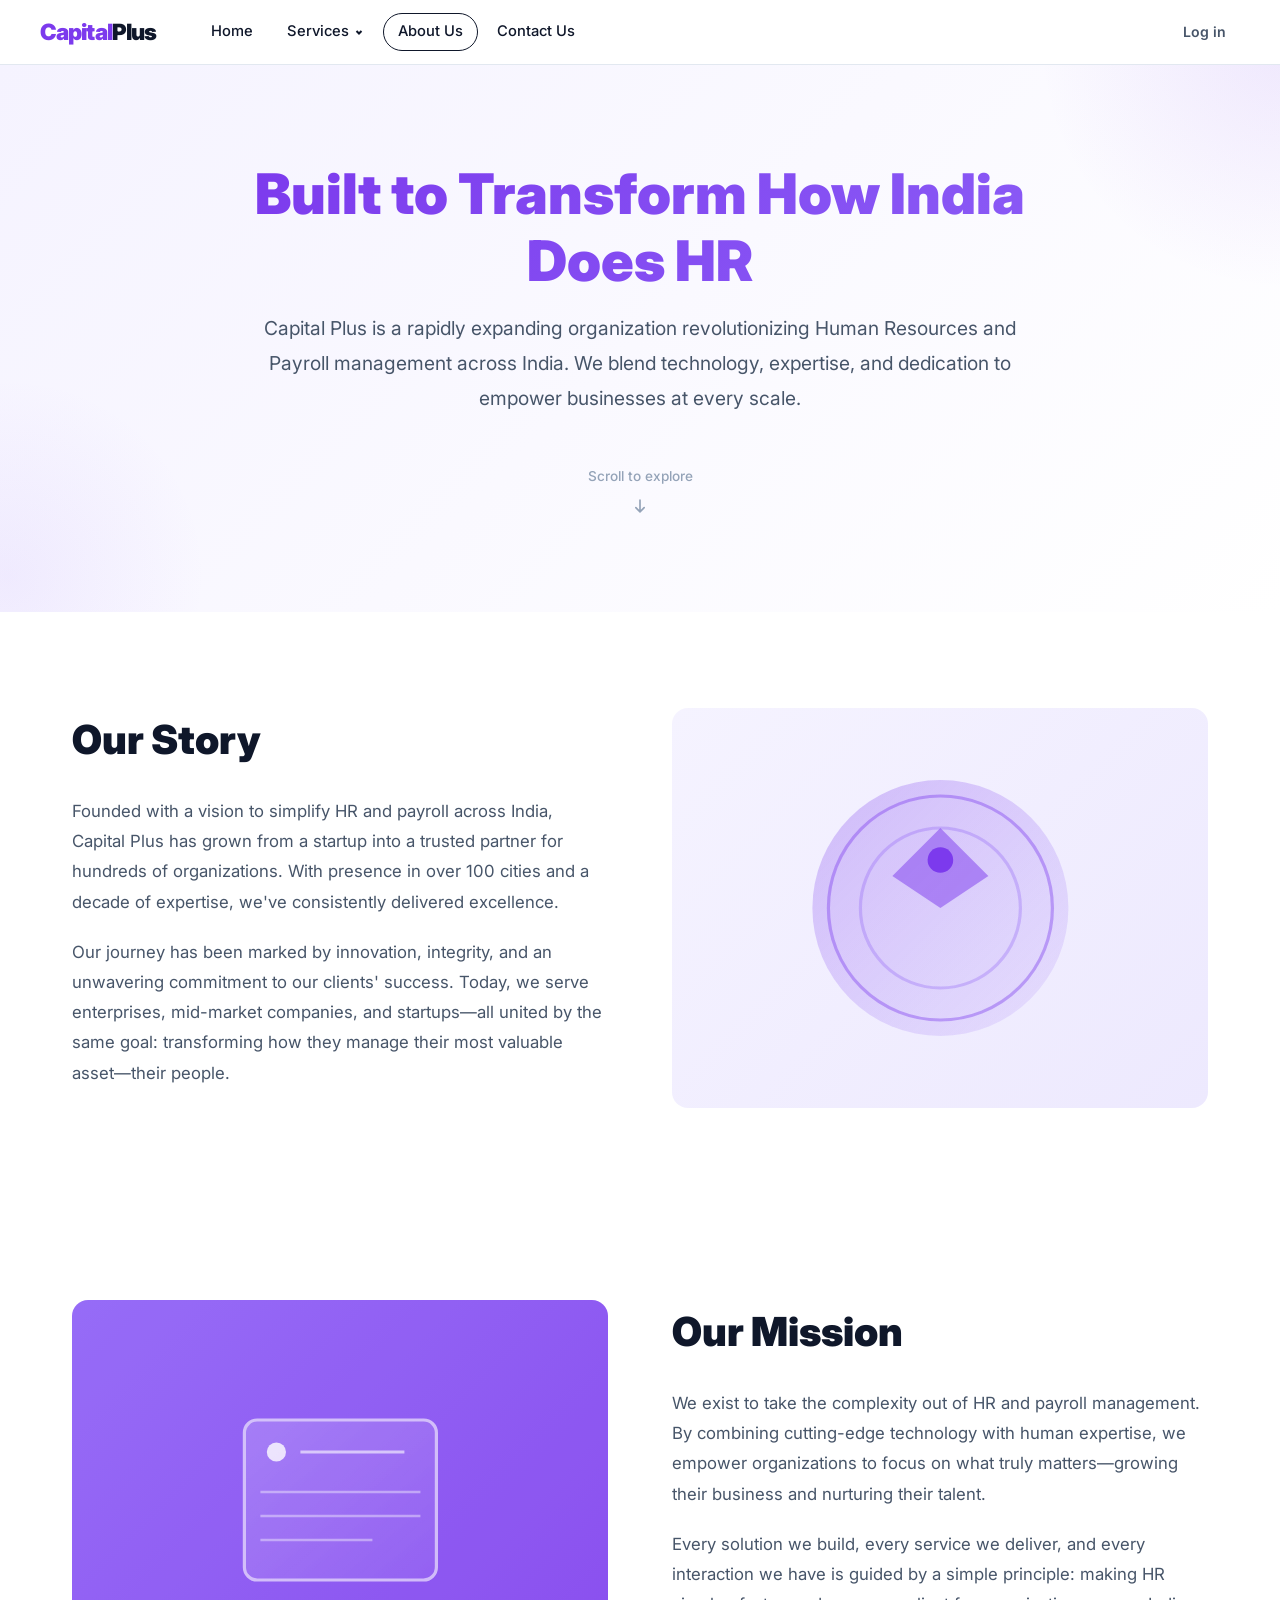
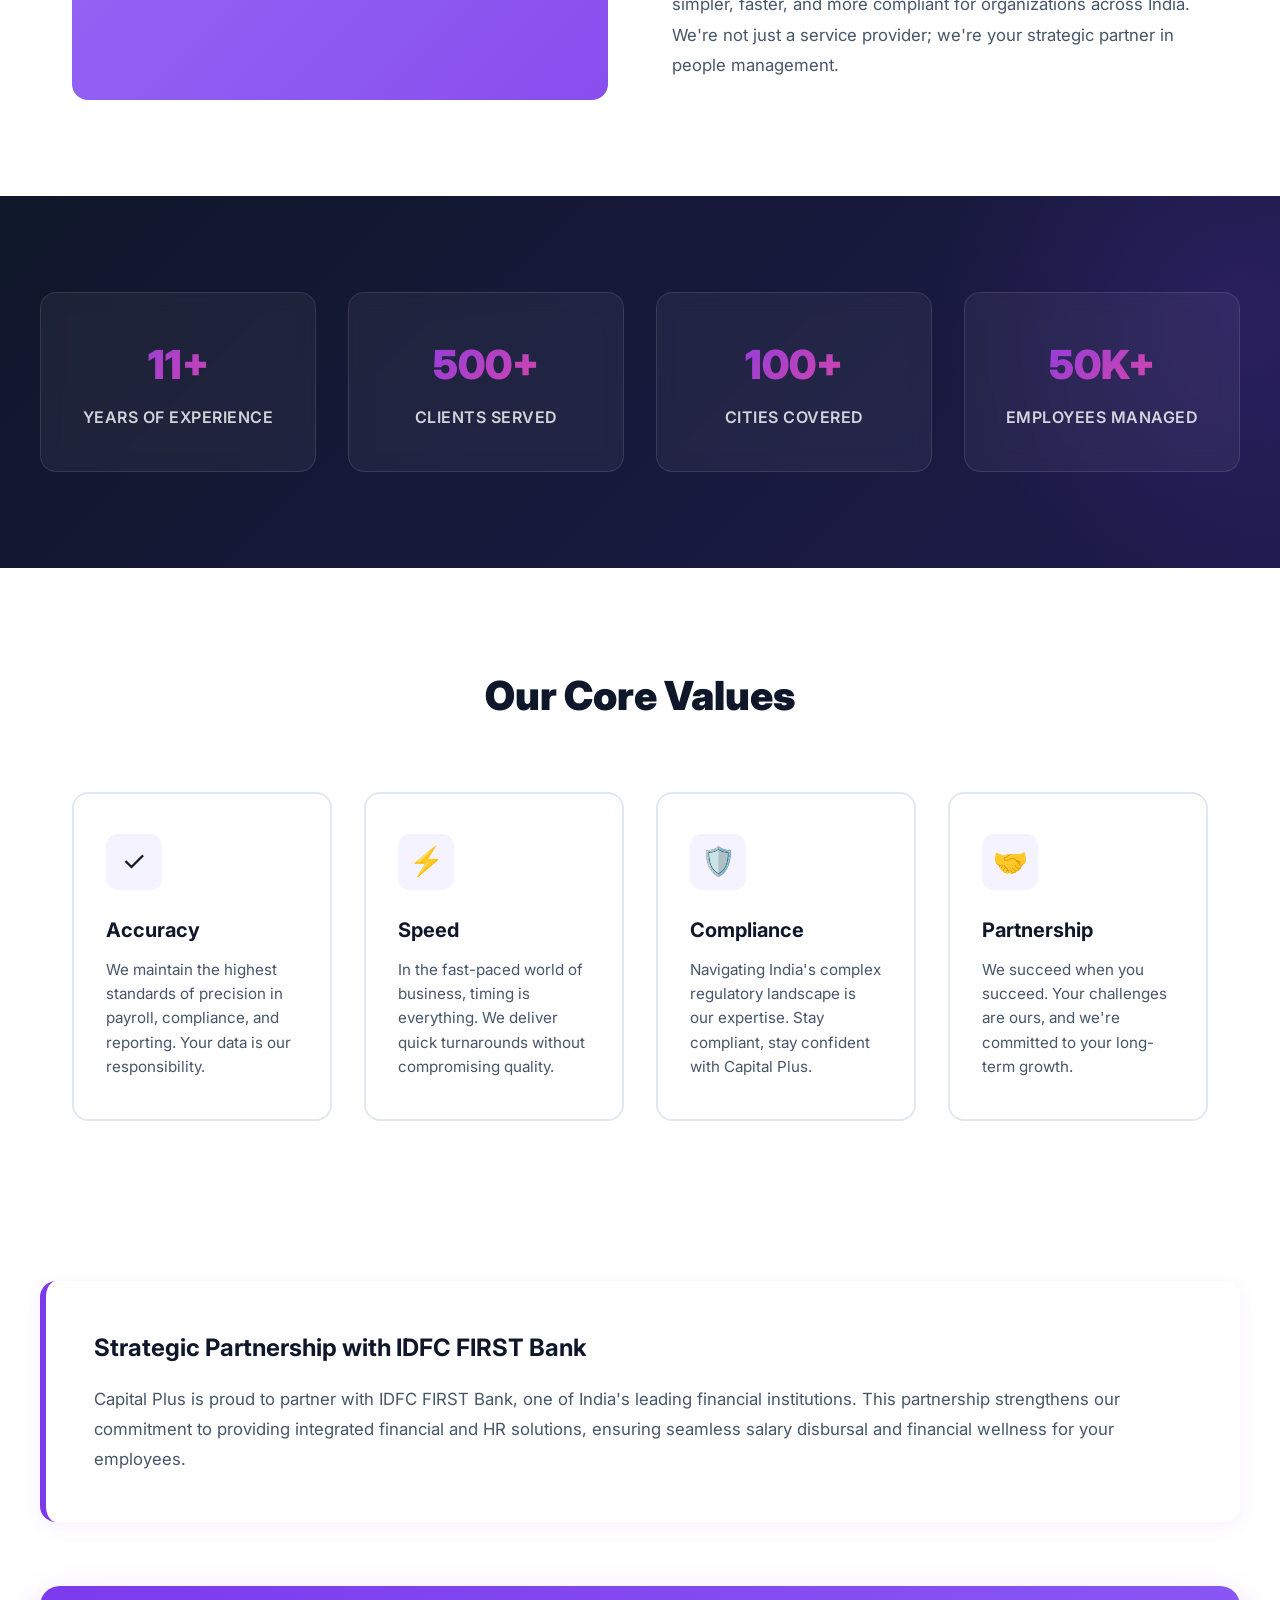
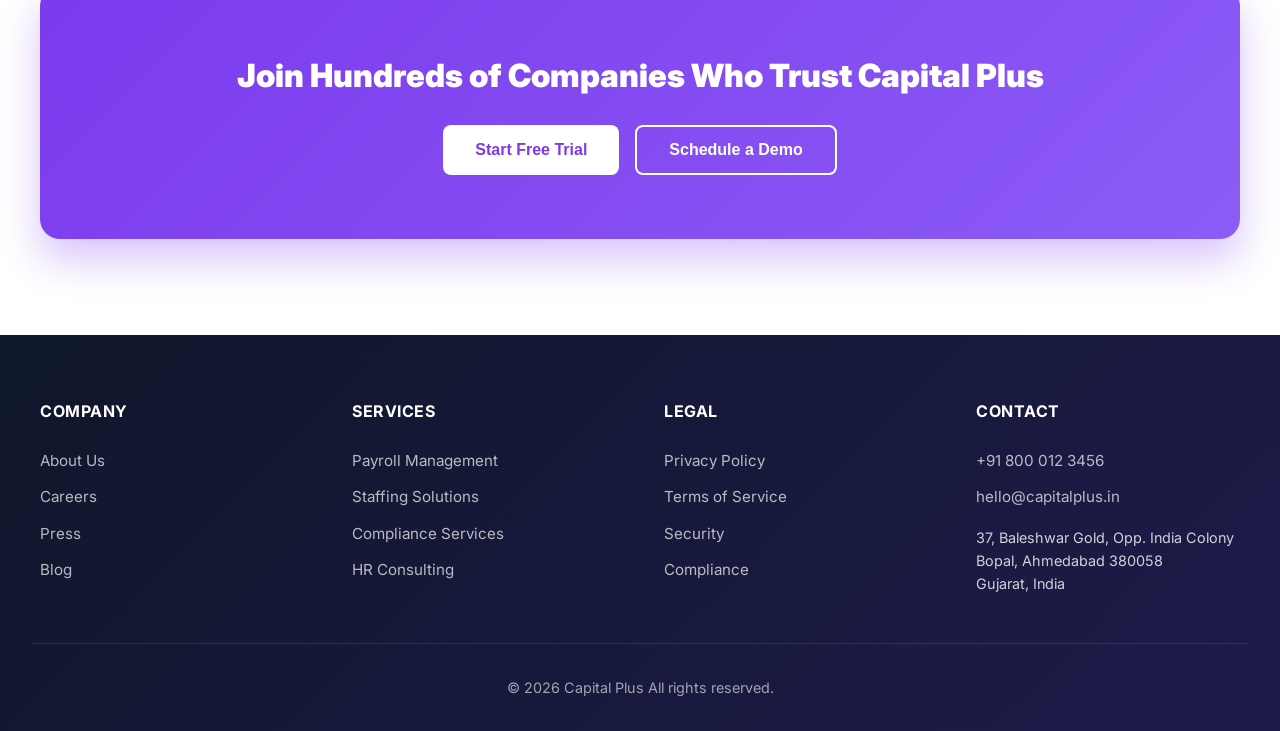
==== commit 70e4f3a9: "upgrade contact us" ====
--- a/website-redesign/about.html
+++ b/website-redesign/about.html
@@ -1079,8 +1079,7 @@
           <li><a href="contact.html">Contact Us</a></li>
         </ul>
         <div class="nav-right">
-          <a href="#" class="btn btn-ghost">Log in</a>
-          <a href="contact.html" class="btn btn-primary">Sign up</a>
+          <a href="https://hr.capitalplusonline.in/" target="_blank" rel="noopener" class="btn btn-ghost">Log in</a>
         </div>
       </div>
     </nav>
@@ -1248,7 +1247,7 @@
                 <h4>CONTACT</h4>
                 <a href="tel:+918000123456">+91 800 012 3456</a>
                 <a href="mailto:hello@capitalplus.in">hello@capitalplus.in</a>
-                <p style="margin-top: 1rem; font-size: 0.9rem;">Ahmedabad, India</p>
+                <p style="margin-top: 1rem; font-size: 0.9rem;">37, Baleshwar Gold, Opp. India Colony<br>Bopal, Ahmedabad 380058<br>Gujarat, India</p>
             </div>
         </div>
         <div class="footer-bottom">
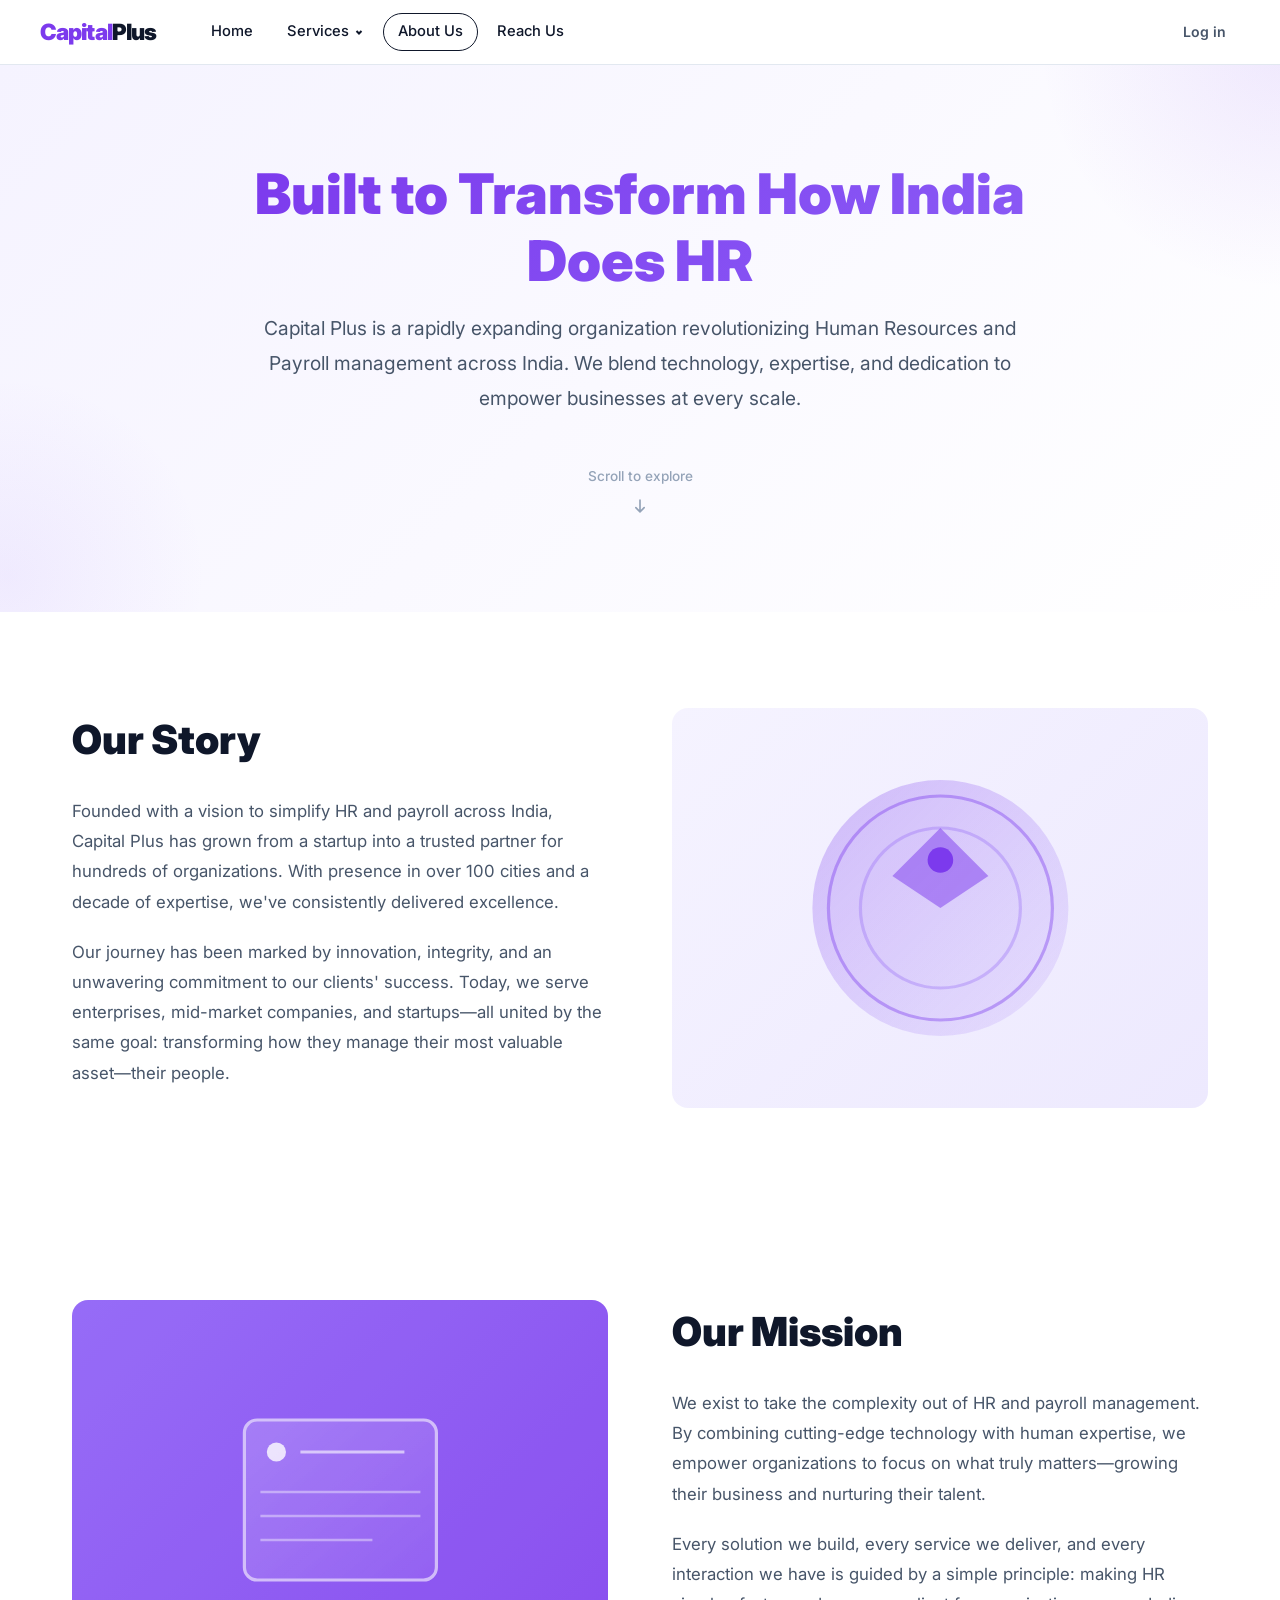
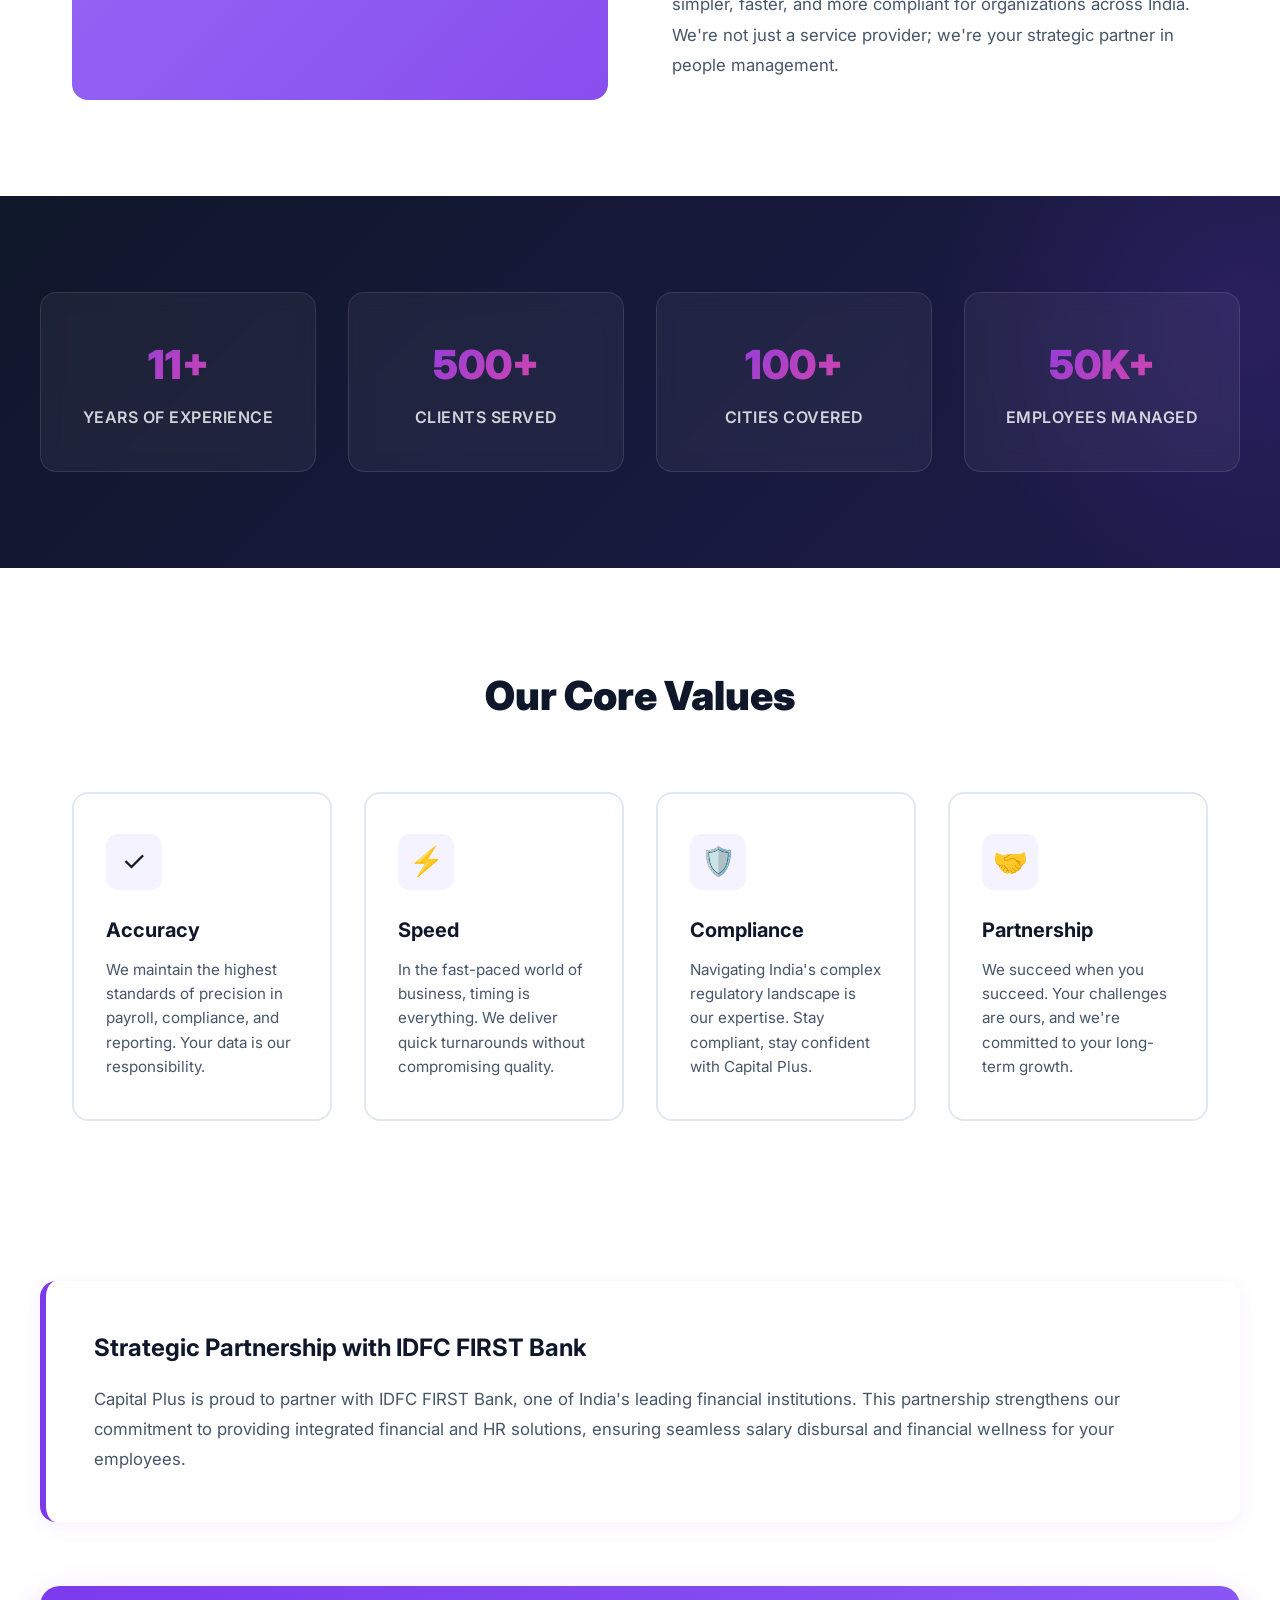
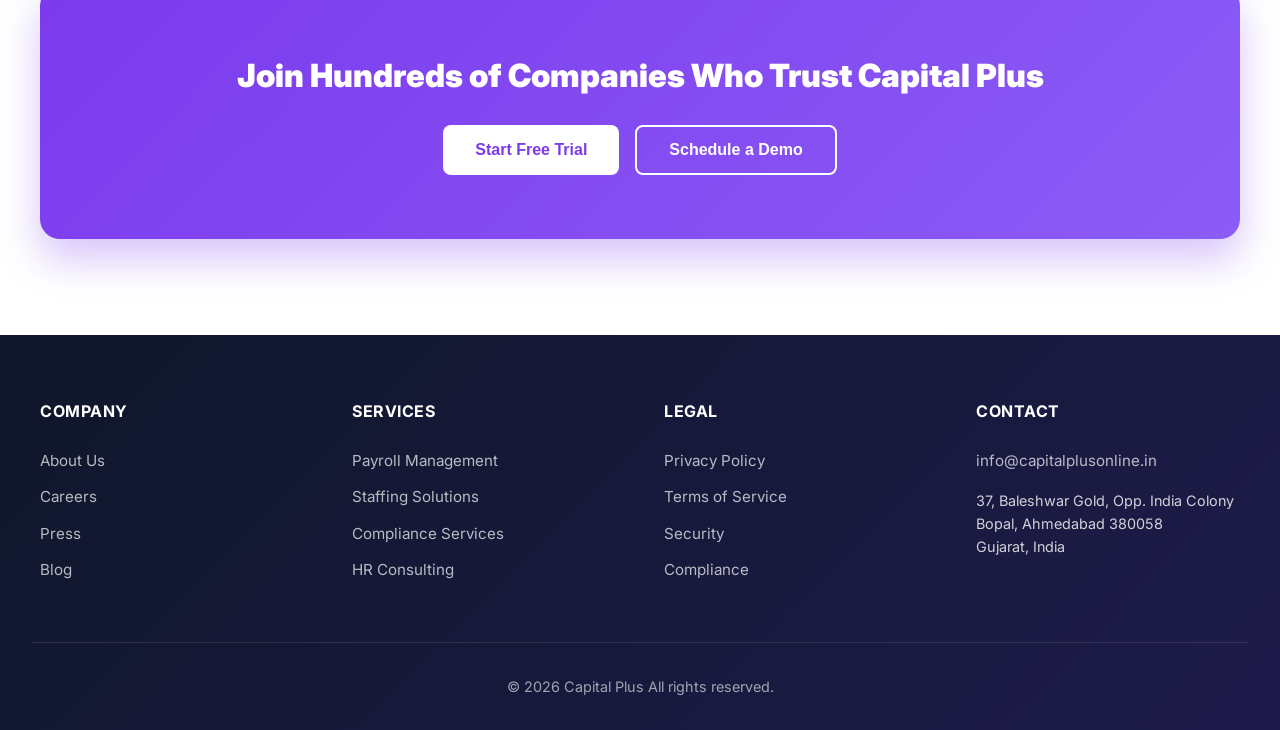
==== commit 7e9e5485: "upgrade contact us" ====
--- a/website-redesign/about.html
+++ b/website-redesign/about.html
@@ -1076,7 +1076,7 @@
             </div>
           </li>
           <li><a href="about.html" class="active">About Us</a></li>
-          <li><a href="contact.html">Contact Us</a></li>
+          <li><a href="contact.html">Reach Us</a></li>
         </ul>
         <div class="nav-right">
           <a href="https://hr.capitalplusonline.in/" target="_blank" rel="noopener" class="btn btn-ghost">Log in</a>
@@ -1245,8 +1245,7 @@
             </div>
             <div class="footer-section">
                 <h4>CONTACT</h4>
-                <a href="tel:+918000123456">+91 800 012 3456</a>
-                <a href="mailto:hello@capitalplus.in">hello@capitalplus.in</a>
+                <a href="mailto:info@capitalplusonline.in">info@capitalplusonline.in</a>
                 <p style="margin-top: 1rem; font-size: 0.9rem;">37, Baleshwar Gold, Opp. India Colony<br>Bopal, Ahmedabad 380058<br>Gujarat, India</p>
             </div>
         </div>
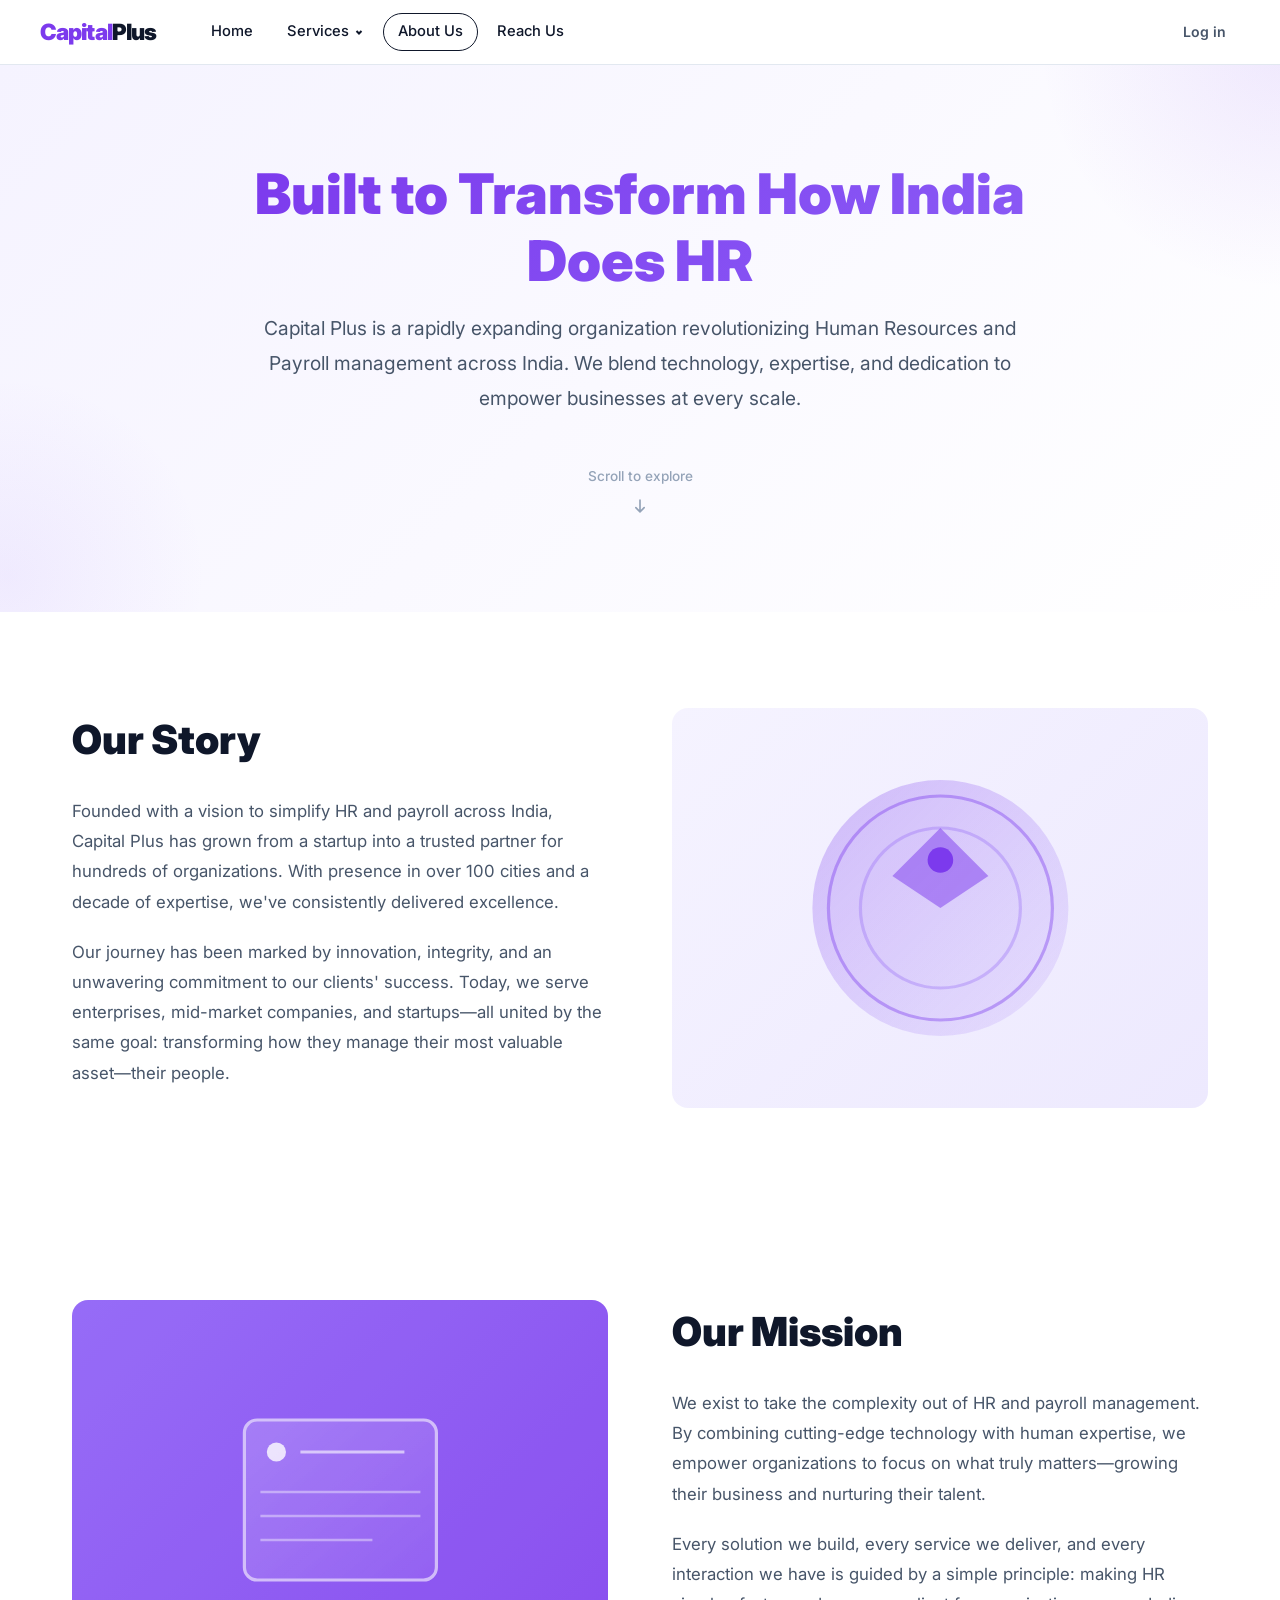
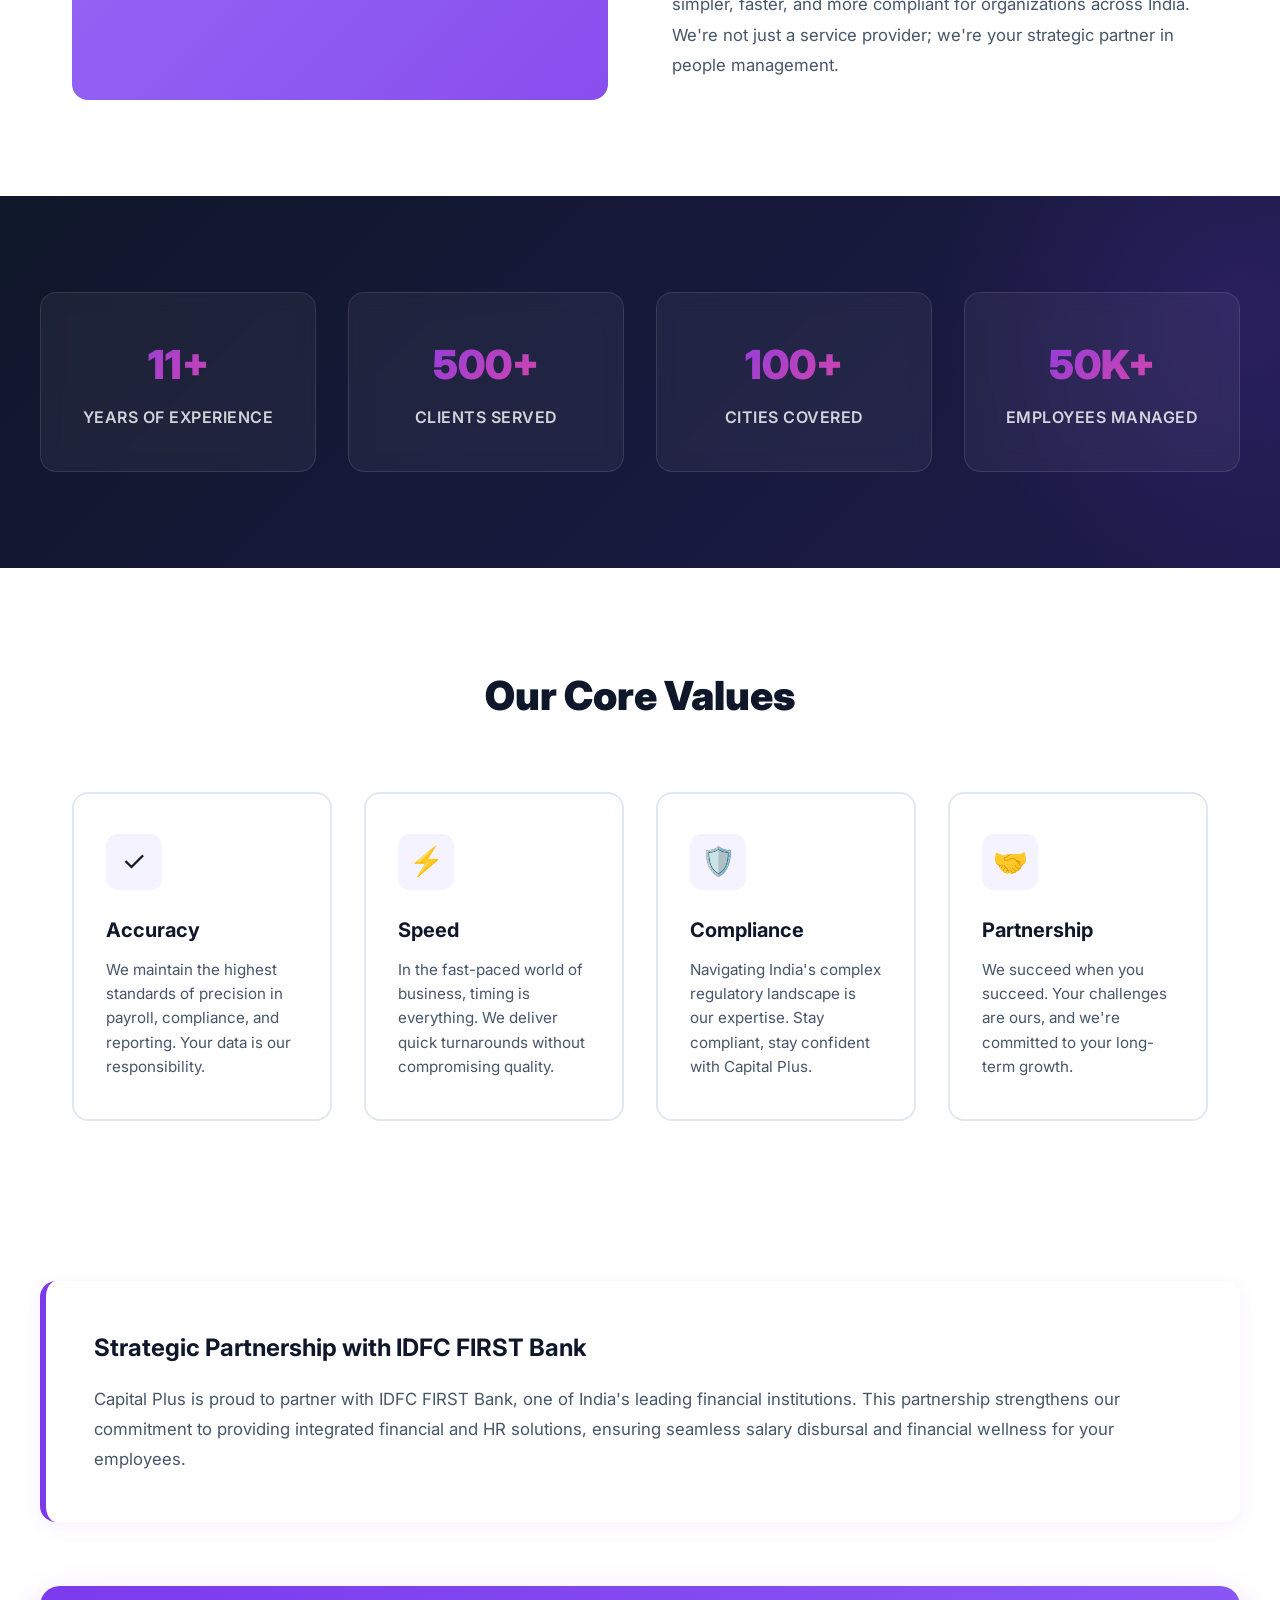
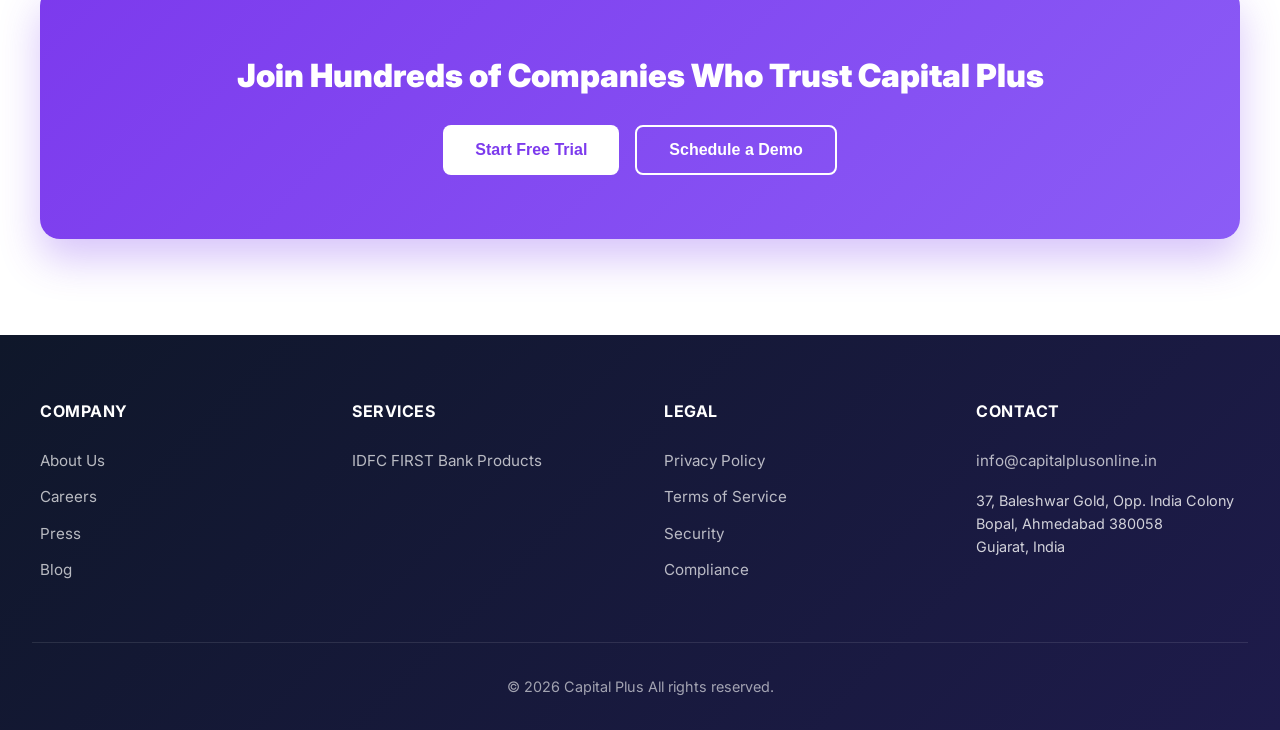
==== commit 3c6c5362: "remove idfc from services" ====
--- a/website-redesign/about.html
+++ b/website-redesign/about.html
@@ -785,7 +785,7 @@
             }
 
             .logo {
-                font-size: 1.1rem;
+                font-size: 1.2rem;
                 margin-right: 20px;
             }
 
@@ -1065,12 +1065,6 @@
                     <a href="products.html" class="mega-link"><span class="ml-dot" style="background:#EC4899"></span> Two Wheeler Loan</a>
                     <a href="products.html" class="mega-link" style="color:#7C3AED;font-weight:700;margin-top:4px">View all 14 products →</a>
                   </div>
-                  <div>
-                    <div class="mega-col-head">HR Services</div>
-                    <a href="payroll.html" class="mega-link"><span class="ml-dot" style="background:#7C3AED"></span> Payroll Management</a>
-                    <a href="staffing.html" class="mega-link"><span class="ml-dot" style="background:#3B82F6"></span> Staffing Solutions</a>
-                    <a href="compliance.html" class="mega-link"><span class="ml-dot" style="background:#F59E0B"></span> Compliance Solutions</a>
-                  </div>
                 </div>
               </div>
             </div>
@@ -1231,10 +1225,7 @@
             </div>
             <div class="footer-section">
                 <h4>SERVICES</h4>
-                <a href="payroll.html">Payroll Management</a>
-                <a href="staffing.html">Staffing Solutions</a>
-                <a href="compliance.html">Compliance Services</a>
-                <a href="#consulting">HR Consulting</a>
+                <a href="products.html">IDFC FIRST Bank Products</a>
             </div>
             <div class="footer-section">
                 <h4>LEGAL</h4>
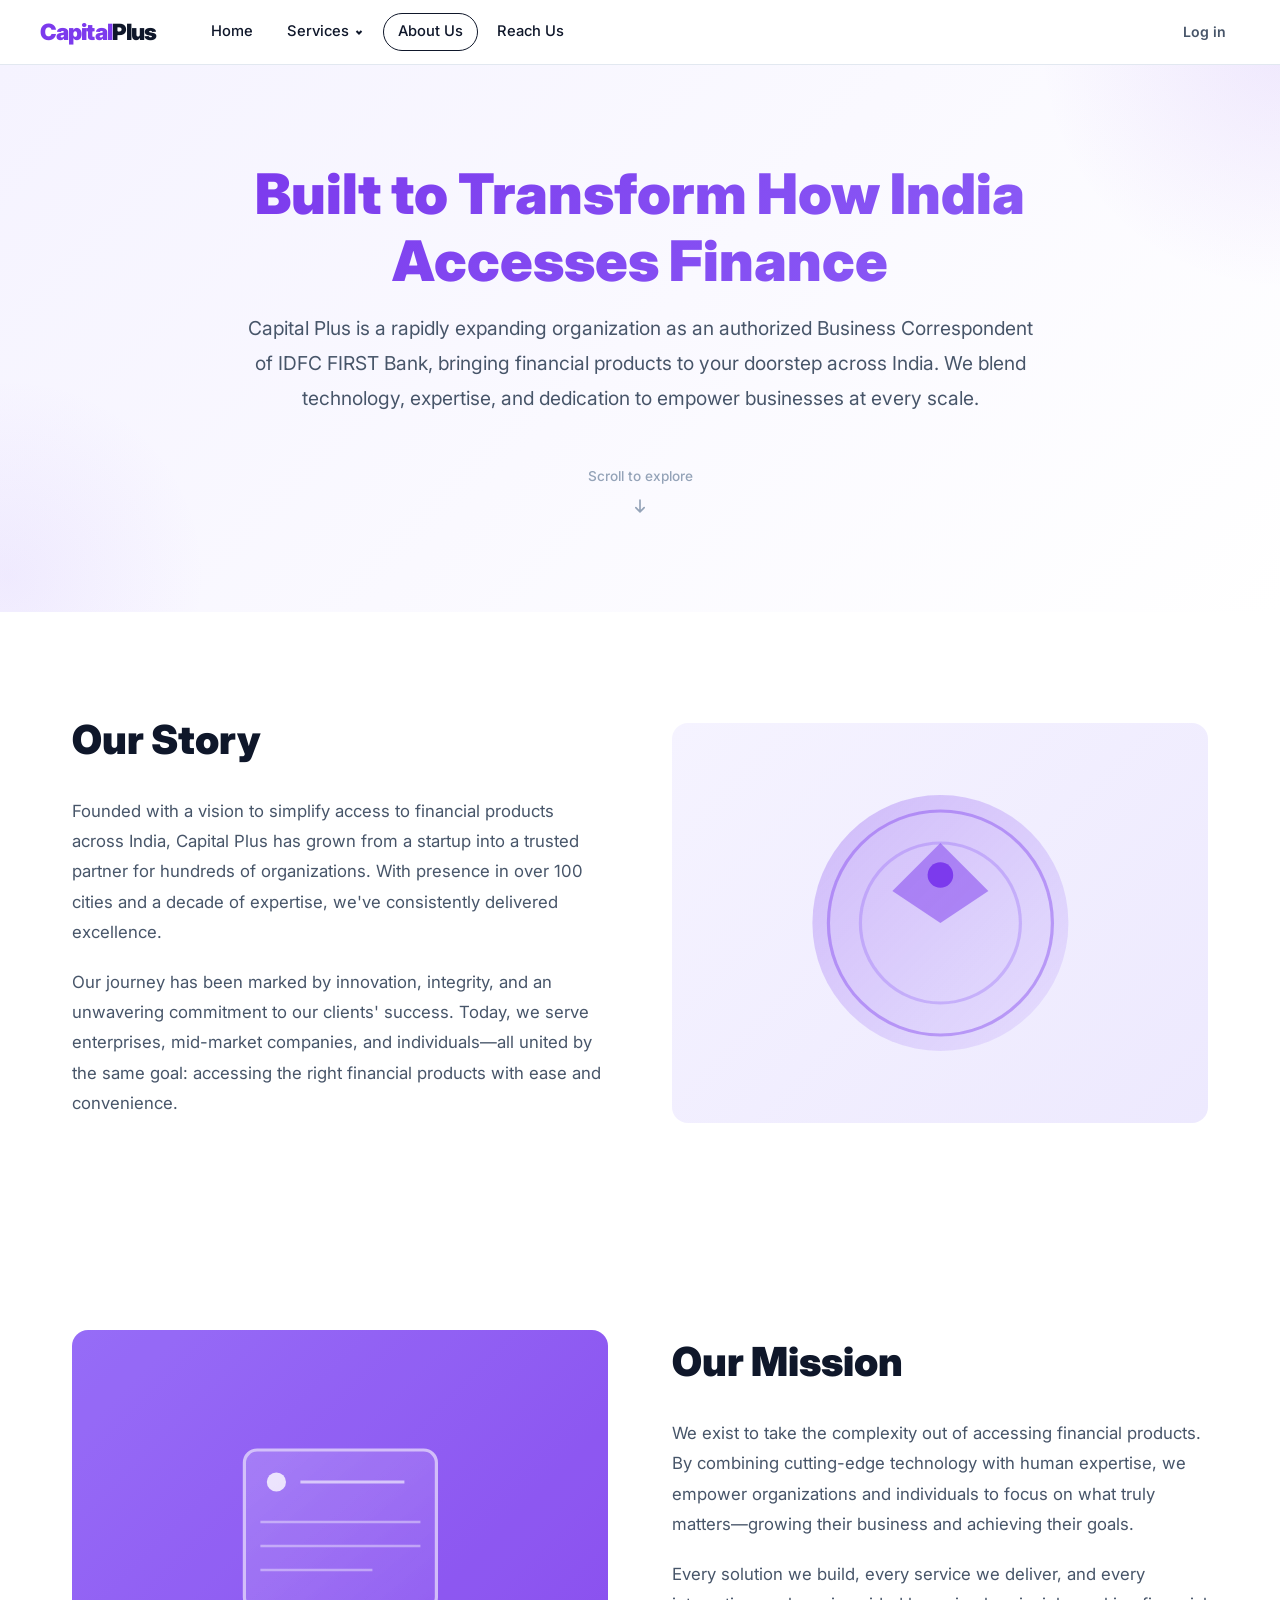
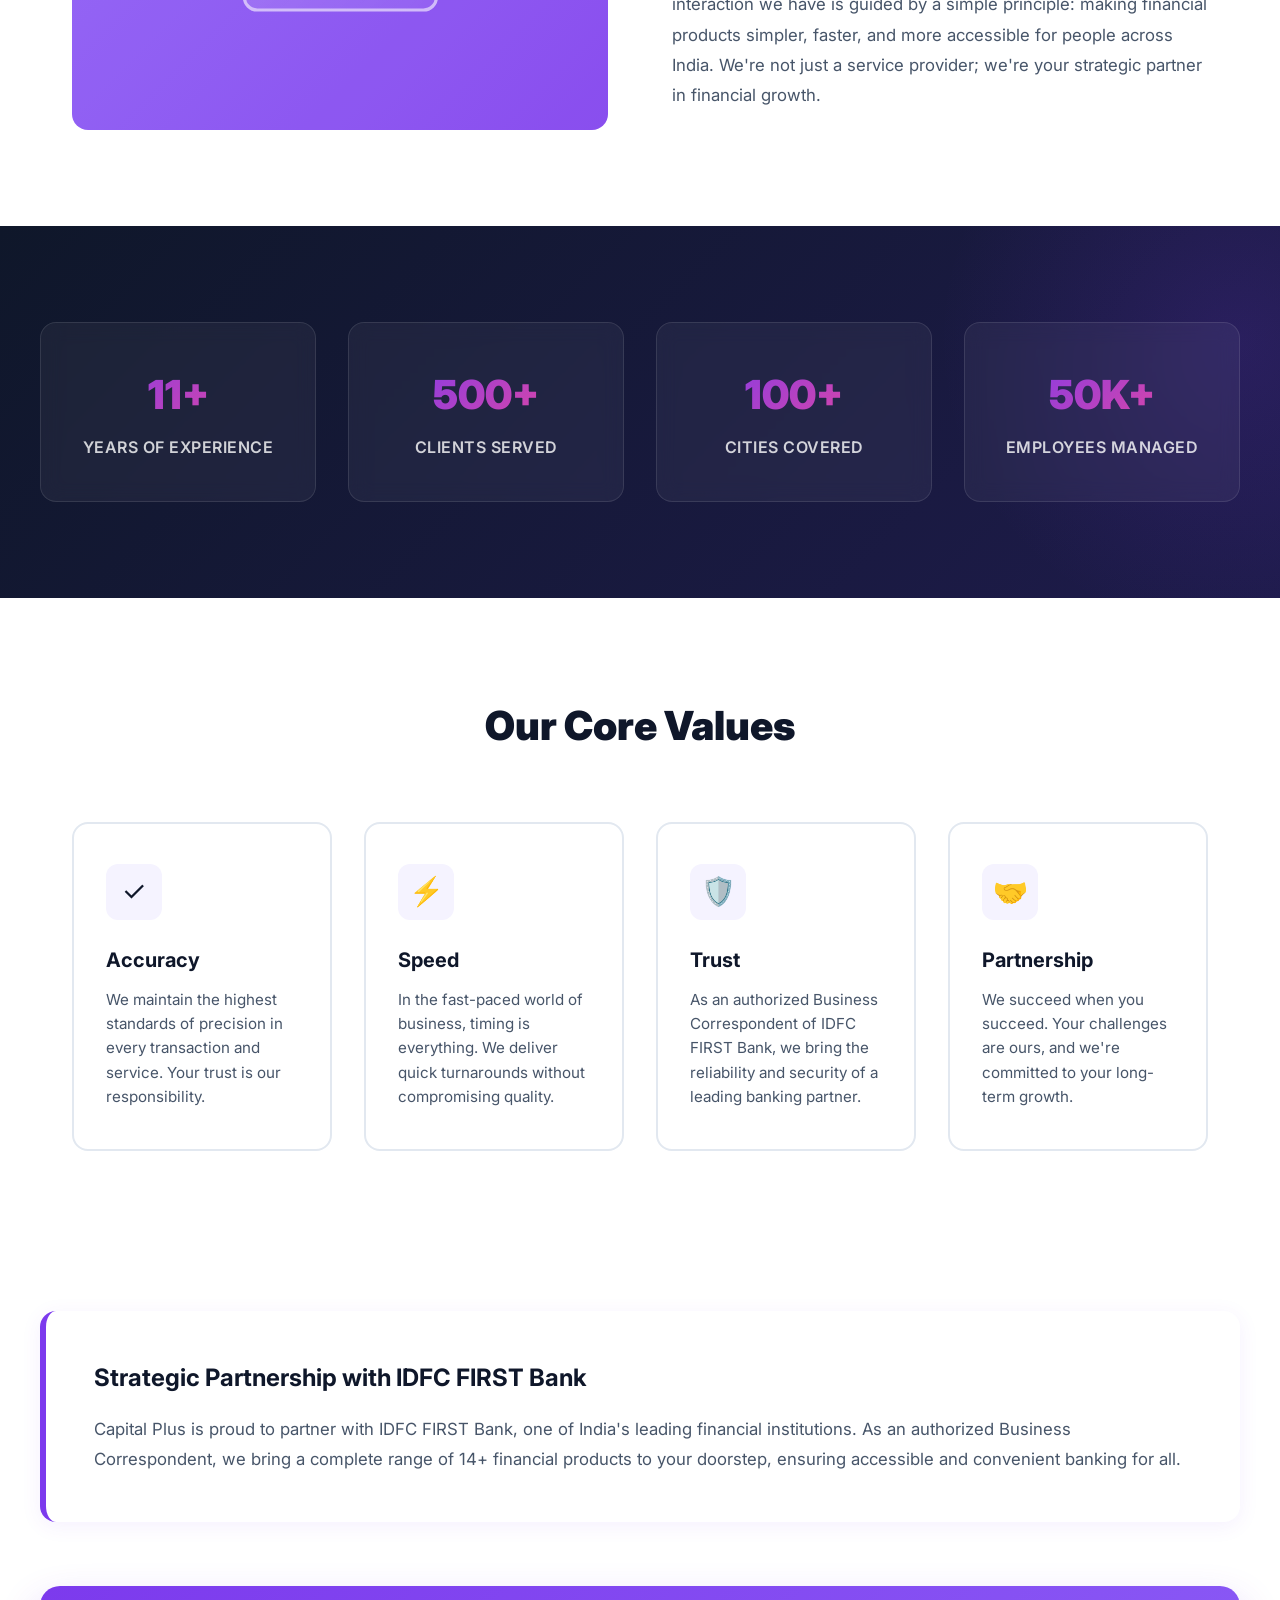
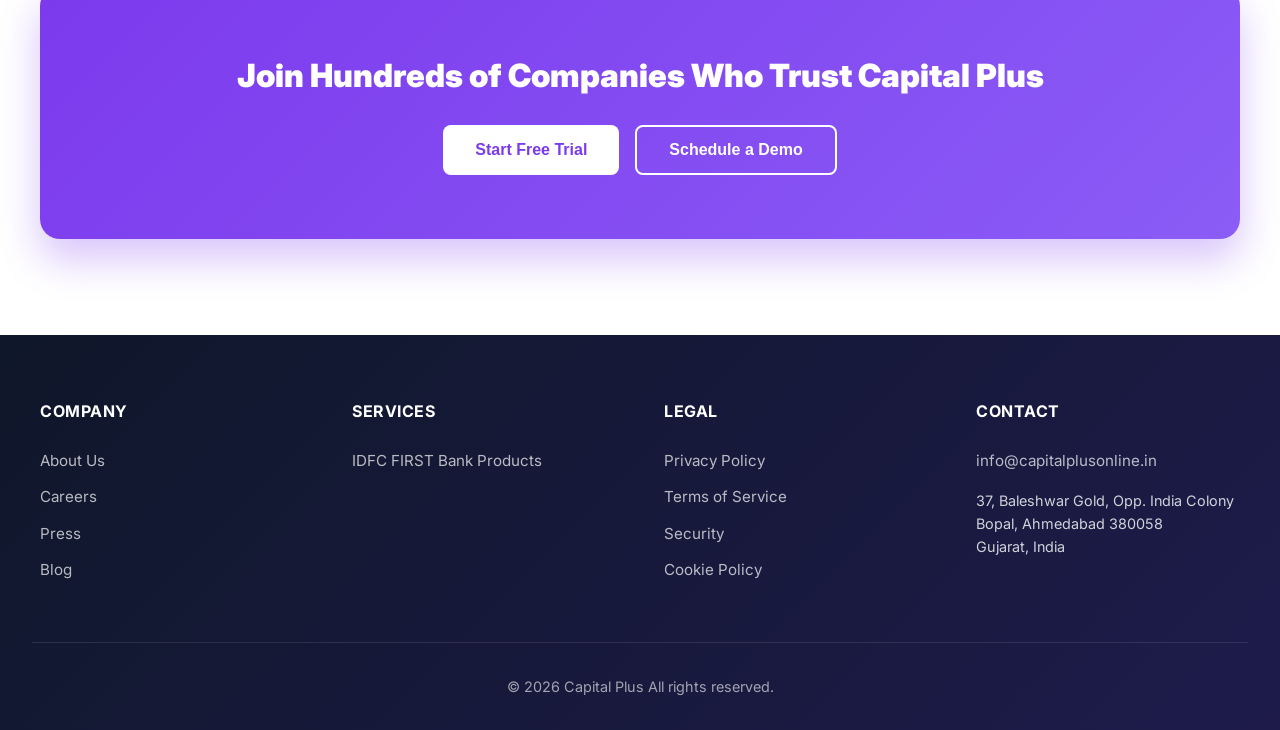
==== commit 9bd9d4f5: "Remove payroll,compliance and recruitment  from all the Pages" ====
--- a/website-redesign/about.html
+++ b/website-redesign/about.html
@@ -3,7 +3,7 @@
 <head>
     <meta charset="UTF-8">
     <meta name="viewport" content="width=device-width, initial-scale=1.0">
-    <title>About Capital Plus - Modern HR & Payroll Platform in India</title>
+    <title>About Capital Plus - Authorized Business Correspondent | IDFC FIRST Bank</title>
     <link href="https://fonts.googleapis.com/css2?family=Inter:wght@400;500;600;700;800;900&display=swap" rel="stylesheet">
     <style>
         :root {
@@ -1081,8 +1081,8 @@
     <!-- HERO -->
     <section class="hero">
         <div class="hero-content">
-            <h1>Built to Transform How India Does HR</h1>
-            <p>Capital Plus is a rapidly expanding organization revolutionizing Human Resources and Payroll management across India. We blend technology, expertise, and dedication to empower businesses at every scale.</p>
+            <h1>Built to Transform How India Accesses Finance</h1>
+            <p>Capital Plus is a rapidly expanding organization as an authorized Business Correspondent of IDFC FIRST Bank, bringing financial products to your doorstep across India. We blend technology, expertise, and dedication to empower businesses at every scale.</p>
             <div class="hero-scroll">
                 <div class="scroll-indicator">
                     Scroll to explore
@@ -1099,8 +1099,8 @@
         <div class="story-grid">
             <div class="story-content">
                 <h2>Our Story</h2>
-                <p>Founded with a vision to simplify HR and payroll across India, Capital Plus has grown from a startup into a trusted partner for hundreds of organizations. With presence in over 100 cities and a decade of expertise, we've consistently delivered excellence.</p>
-                <p>Our journey has been marked by innovation, integrity, and an unwavering commitment to our clients' success. Today, we serve enterprises, mid-market companies, and startups—all united by the same goal: transforming how they manage their most valuable asset—their people.</p>
+                <p>Founded with a vision to simplify access to financial products across India, Capital Plus has grown from a startup into a trusted partner for hundreds of organizations. With presence in over 100 cities and a decade of expertise, we've consistently delivered excellence.</p>
+                <p>Our journey has been marked by innovation, integrity, and an unwavering commitment to our clients' success. Today, we serve enterprises, mid-market companies, and individuals—all united by the same goal: accessing the right financial products with ease and convenience.</p>
             </div>
             <div class="story-image">
                 <svg viewBox="0 0 200 200" xmlns="http://www.w3.org/2000/svg">
@@ -1141,8 +1141,8 @@
             </div>
             <div class="mission-content">
                 <h2>Our Mission</h2>
-                <p>We exist to take the complexity out of HR and payroll management. By combining cutting-edge technology with human expertise, we empower organizations to focus on what truly matters—growing their business and nurturing their talent.</p>
-                <p>Every solution we build, every service we deliver, and every interaction we have is guided by a simple principle: making HR simpler, faster, and more compliant for organizations across India. We're not just a service provider; we're your strategic partner in people management.</p>
+                <p>We exist to take the complexity out of accessing financial products. By combining cutting-edge technology with human expertise, we empower organizations and individuals to focus on what truly matters—growing their business and achieving their goals.</p>
+                <p>Every solution we build, every service we deliver, and every interaction we have is guided by a simple principle: making financial products simpler, faster, and more accessible for people across India. We're not just a service provider; we're your strategic partner in financial growth.</p>
             </div>
         </div>
     </section>
@@ -1178,7 +1178,7 @@
             <div class="value-card">
                 <div class="value-icon">✓</div>
                 <h3>Accuracy</h3>
-                <p>We maintain the highest standards of precision in payroll, compliance, and reporting. Your data is our responsibility.</p>
+                <p>We maintain the highest standards of precision in every transaction and service. Your trust is our responsibility.</p>
             </div>
             <div class="value-card">
                 <div class="value-icon">⚡</div>
@@ -1187,8 +1187,8 @@
             </div>
             <div class="value-card">
                 <div class="value-icon">🛡️</div>
-                <h3>Compliance</h3>
-                <p>Navigating India's complex regulatory landscape is our expertise. Stay compliant, stay confident with Capital Plus.</p>
+                <h3>Trust</h3>
+                <p>As an authorized Business Correspondent of IDFC FIRST Bank, we bring the reliability and security of a leading banking partner.</p>
             </div>
             <div class="value-card">
                 <div class="value-icon">🤝</div>
@@ -1201,7 +1201,7 @@
     <!-- PARTNERSHIP BANNER -->
     <section class="partnership reveal">
         <h3>Strategic Partnership with IDFC FIRST Bank</h3>
-        <p>Capital Plus is proud to partner with IDFC FIRST Bank, one of India's leading financial institutions. This partnership strengthens our commitment to providing integrated financial and HR solutions, ensuring seamless salary disbursal and financial wellness for your employees.</p>
+        <p>Capital Plus is proud to partner with IDFC FIRST Bank, one of India's leading financial institutions. As an authorized Business Correspondent, we bring a complete range of 14+ financial products to your doorstep, ensuring accessible and convenient banking for all.</p>
     </section>
 
     <!-- CTA BANNER -->
@@ -1232,7 +1232,7 @@
                 <a href="#privacy">Privacy Policy</a>
                 <a href="#terms">Terms of Service</a>
                 <a href="#security">Security</a>
-                <a href="#compliance">Compliance</a>
+                <a href="#cookies">Cookie Policy</a>
             </div>
             <div class="footer-section">
                 <h4>CONTACT</h4>
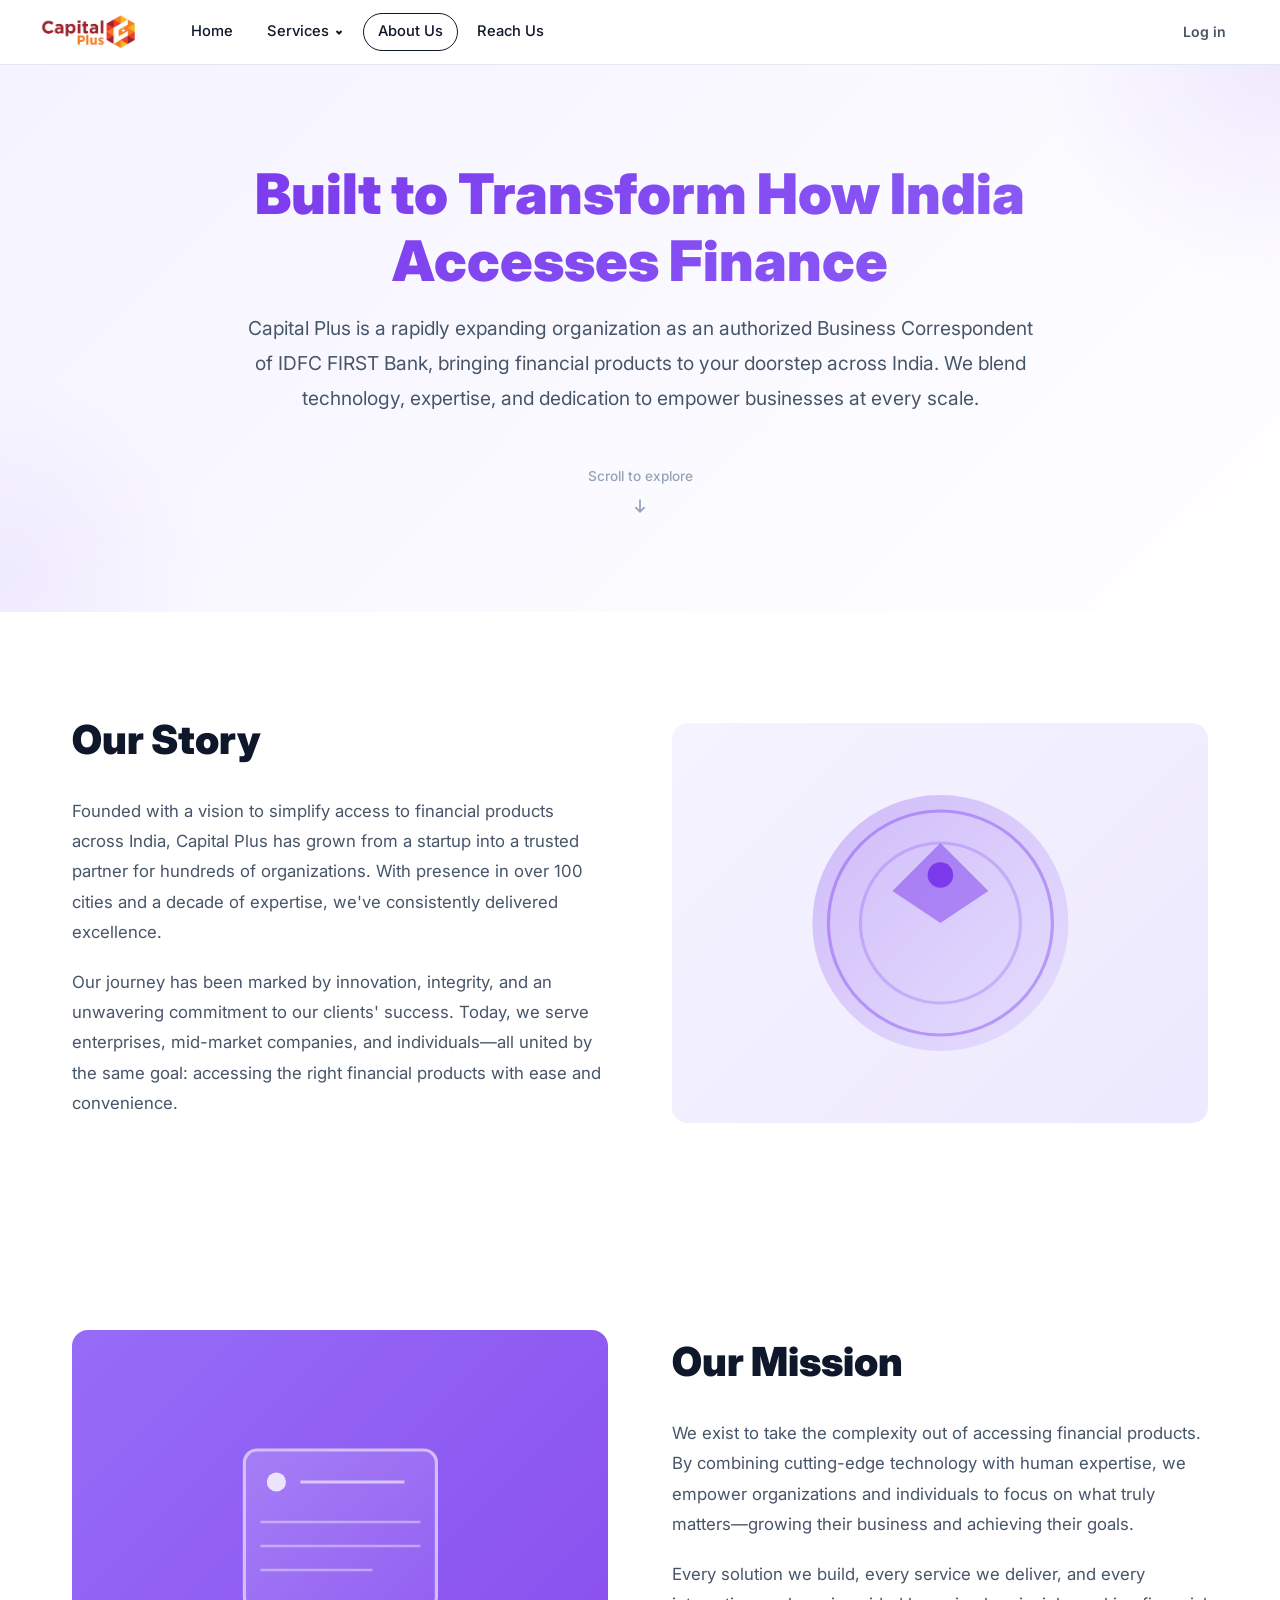
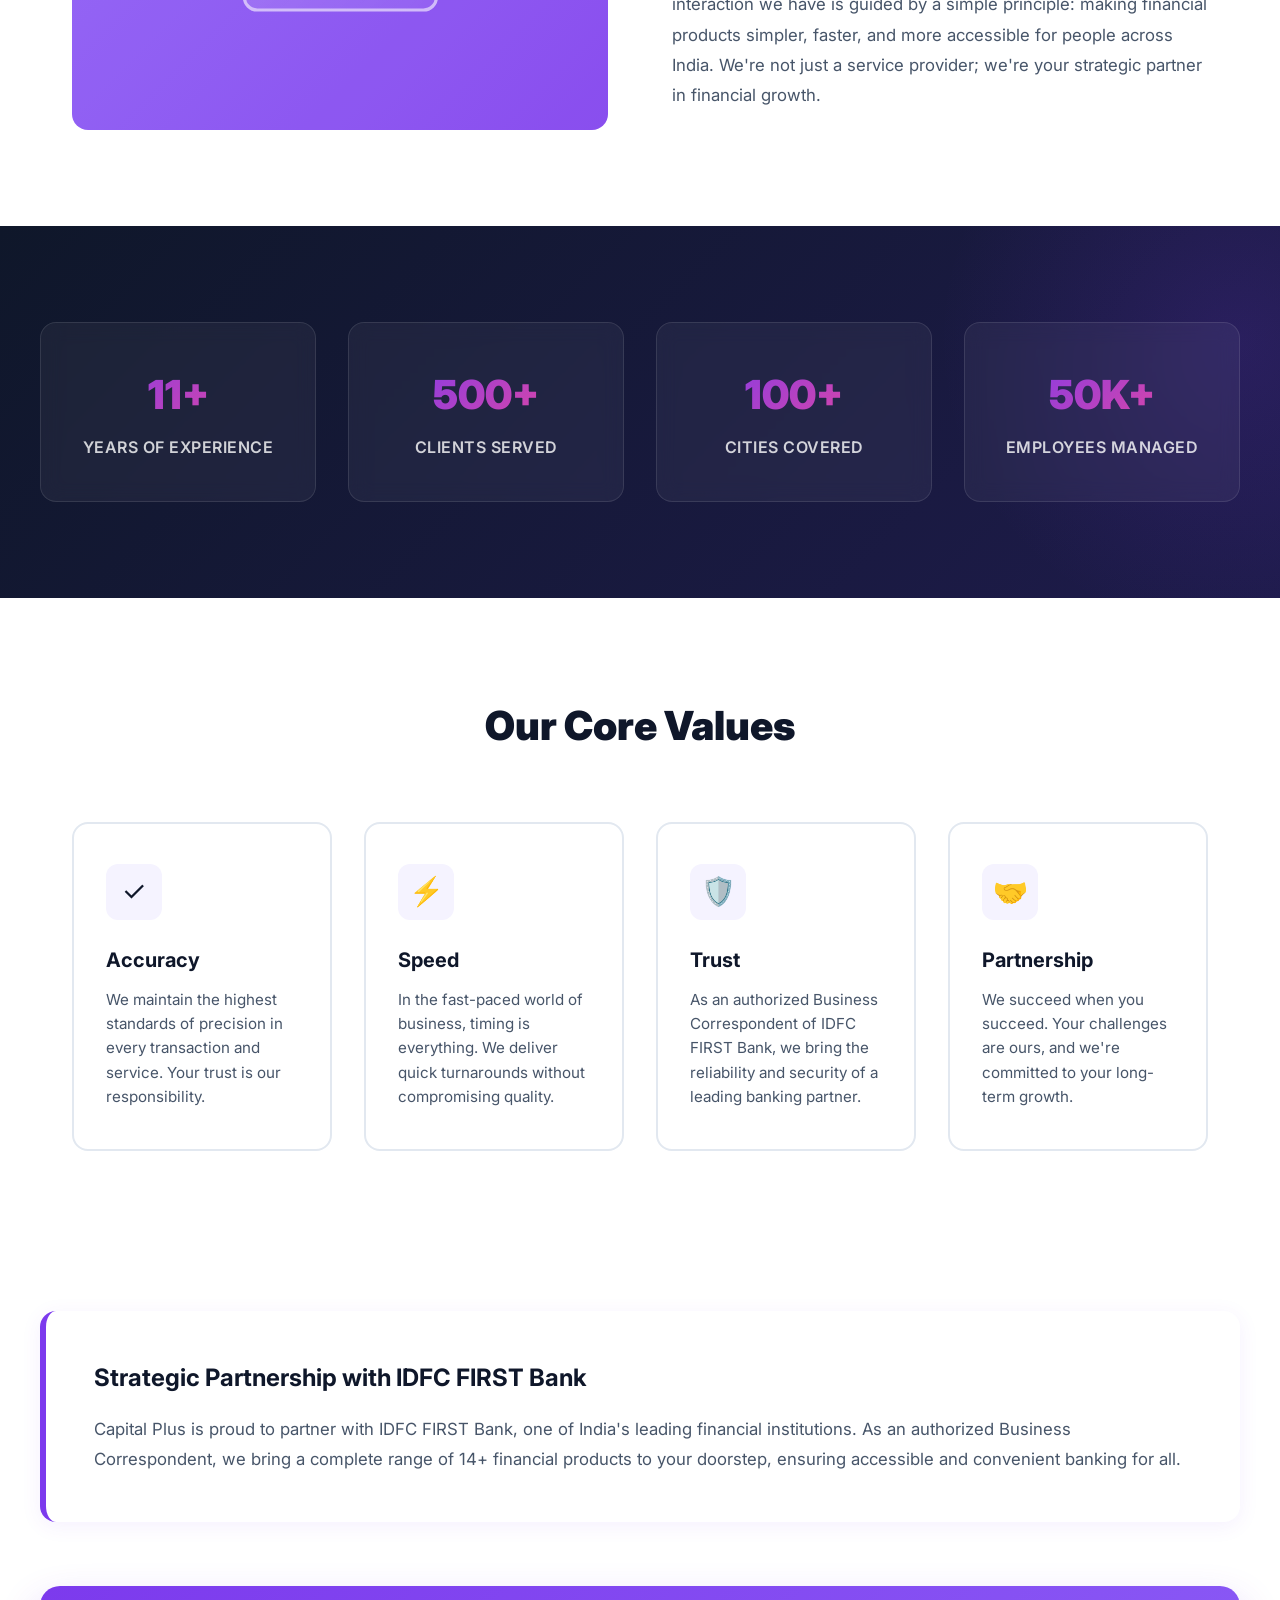
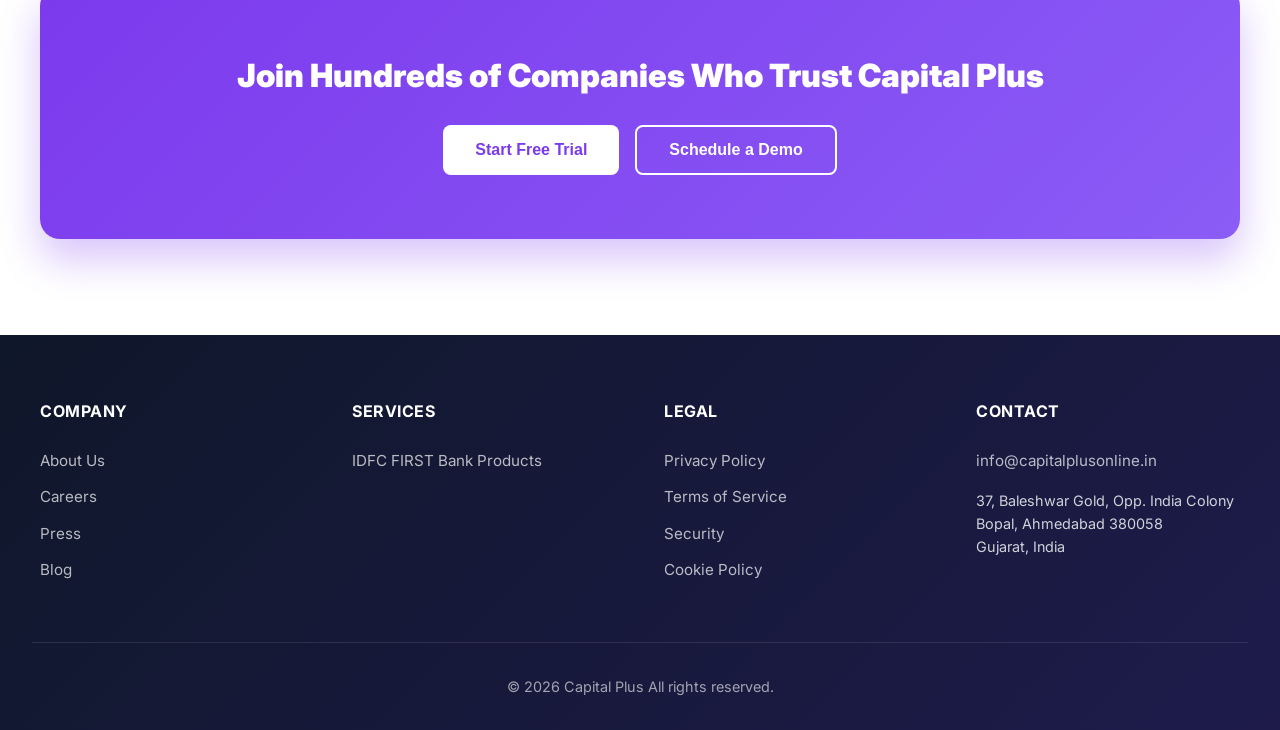
==== commit 4e2d2ced: "logo change" ====
--- a/website-redesign/about.html
+++ b/website-redesign/about.html
@@ -39,8 +39,8 @@
         .nav{position:sticky;top:0;z-index:1000;background:#fff;border-bottom:1px solid #E2E8F0;transition:box-shadow .3s cubic-bezier(.4,0,.2,1)}
         .nav.scrolled{box-shadow:0 1px 12px rgba(0,0,0,.06)}
         .nav-inner{max-width:1320px;width:100%;margin:0 auto;padding:0 40px;display:flex;align-items:center;height:64px}
-        .logo{font-size:1.4rem;font-weight:900;letter-spacing:-.04em;margin-right:40px;white-space:nowrap;text-decoration:none}
-        .logo .c{color:#7C3AED}.logo .p{color:#0F172A}
+        .logo{margin-right:40px;white-space:nowrap;text-decoration:none;display:flex;align-items:center}
+        .logo img{height:36px;width:auto}
         .nav-links{display:flex;align-items:center;gap:4px;height:100%;margin:0;padding:0;list-style:none}
         .nav-links>li{height:100%;display:flex;align-items:center;position:relative}
         .nav-links>li>a{display:flex;align-items:center;gap:5px;padding:6px 14px;height:auto;font-size:.92rem;font-weight:500;color:#0F172A;transition:all .15s;border-radius:100px;border:1.5px solid transparent;text-decoration:none}
@@ -785,8 +785,10 @@
             }
 
             .logo {
-                font-size: 1.2rem;
                 margin-right: 20px;
+            }
+            .logo img {
+                height: 28px;
             }
 
             .hero {
@@ -1039,7 +1041,7 @@
 <body>
     <nav class="nav" id="mainNav">
       <div class="nav-inner">
-        <a href="index.html" class="logo"><span class="c">Capital</span><span class="p">Plus</span></a>
+        <a href="index.html" class="logo"><img src="images/logo.png" alt="Capital Plus"></a>
         <button class="hamburger" id="hamburger" aria-label="Menu"><span></span><span></span><span></span></button>
         <ul class="nav-links" id="navLinks">
           <li><a href="index.html">Home</a></li>
@@ -1051,19 +1053,18 @@
                   <div class="mega-promo-img"><svg width="100" height="34" viewBox="0 0 120 40" xmlns="http://www.w3.org/2000/svg"><rect width="120" height="40" rx="4" fill="#9D1D2C"/><rect x="6" y="6" width="28" height="28" rx="3" fill="rgba(255,255,255,0.15)"/><rect x="12" y="12" width="16" height="2.5" rx="1" fill="#fff"/><rect x="12" y="17.5" width="12" height="2.5" rx="1" fill="#fff"/><rect x="12" y="23" width="14" height="2.5" rx="1" fill="#fff"/><text x="40" y="20" font-family="Arial,sans-serif" font-size="11" font-weight="800" fill="#fff" letter-spacing="0.5">IDFC FIRST</text><text x="40" y="32" font-family="Arial,sans-serif" font-size="9" font-weight="600" fill="rgba(255,255,255,0.85)">Bank</text></svg></div>
                   <div class="mega-promo-body">
                     <h3>IDFC FIRST Bank Products</h3>
-                    <p>As an authorized Business Correspondent, we bring 14 financial products to your doorstep.</p>
+                    <p>As an authorized Business Correspondent, we bring select financial products to your doorstep.</p>
                     <a href="products.html" class="mega-promo-link">Explore →</a>
                   </div>
                 </div>
                 <div class="mega-cols">
                   <div>
                     <div class="mega-col-head">IDFC Bank Products</div>
-                    <a href="products.html" class="mega-link"><span class="ml-dot" style="background:#7C3AED"></span> Personal Loan</a>
-                    <a href="products.html" class="mega-link"><span class="ml-dot" style="background:#3B82F6"></span> Home Loan</a>
-                    <a href="products.html" class="mega-link"><span class="ml-dot" style="background:#10B981"></span> Car &amp; Vehicle Loans</a>
-                    <a href="products.html" class="mega-link"><span class="ml-dot" style="background:#F59E0B"></span> Gold Loan</a>
-                    <a href="products.html" class="mega-link"><span class="ml-dot" style="background:#EC4899"></span> Two Wheeler Loan</a>
-                    <a href="products.html" class="mega-link" style="color:#7C3AED;font-weight:700;margin-top:4px">View all 14 products →</a>
+                    <a href="products.html" class="mega-link"><span class="ml-dot" style="background:#7C3AED"></span> Two Wheeler Loan</a>
+                    <a href="products.html" class="mega-link"><span class="ml-dot" style="background:#10B981"></span> Car Loans</a>
+                    <a href="products.html" class="mega-link"><span class="ml-dot" style="background:#3B82F6"></span> Commercial Vehicle Loan</a>
+                    <a href="products.html" class="mega-link"><span class="ml-dot" style="background:#EC4899"></span> Credit Card</a>
+                    <a href="products.html" class="mega-link"><span class="ml-dot" style="background:#F59E0B"></span> Consumer Durable Loan</a>
                   </div>
                 </div>
               </div>
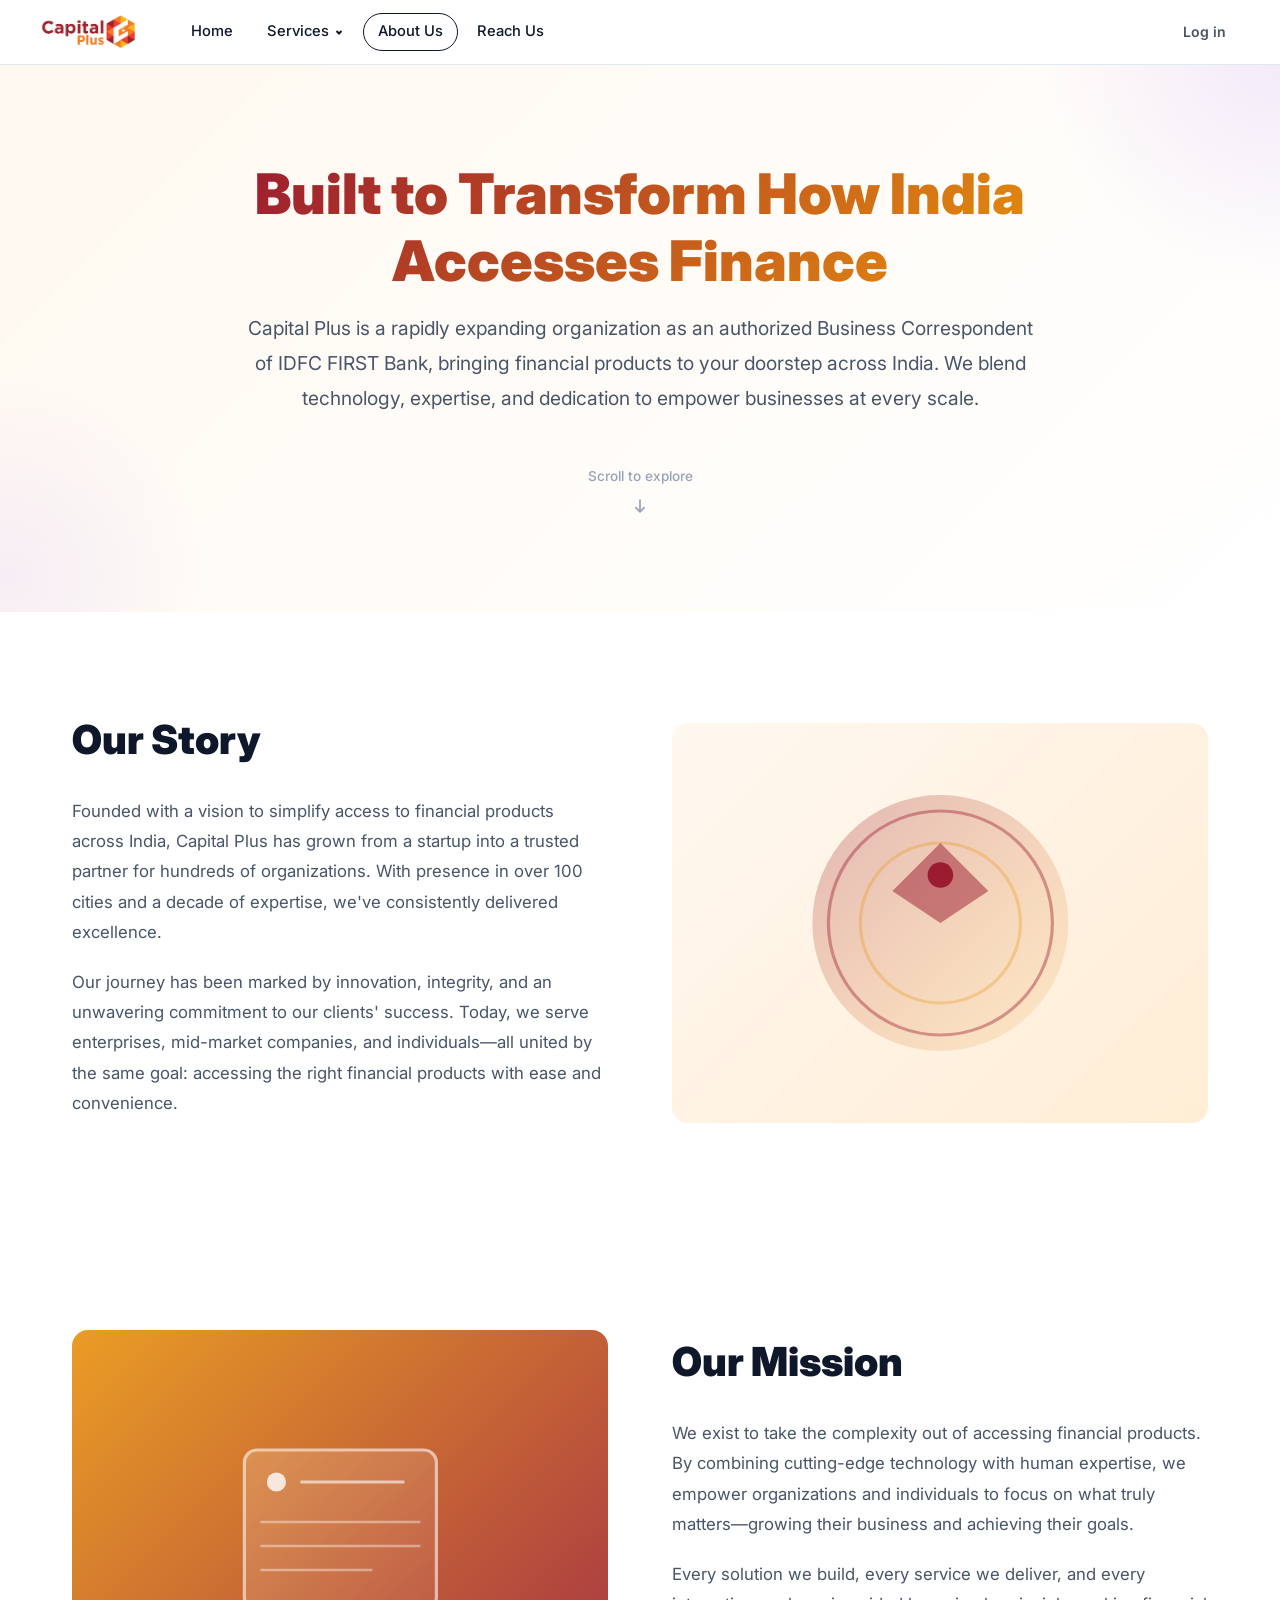
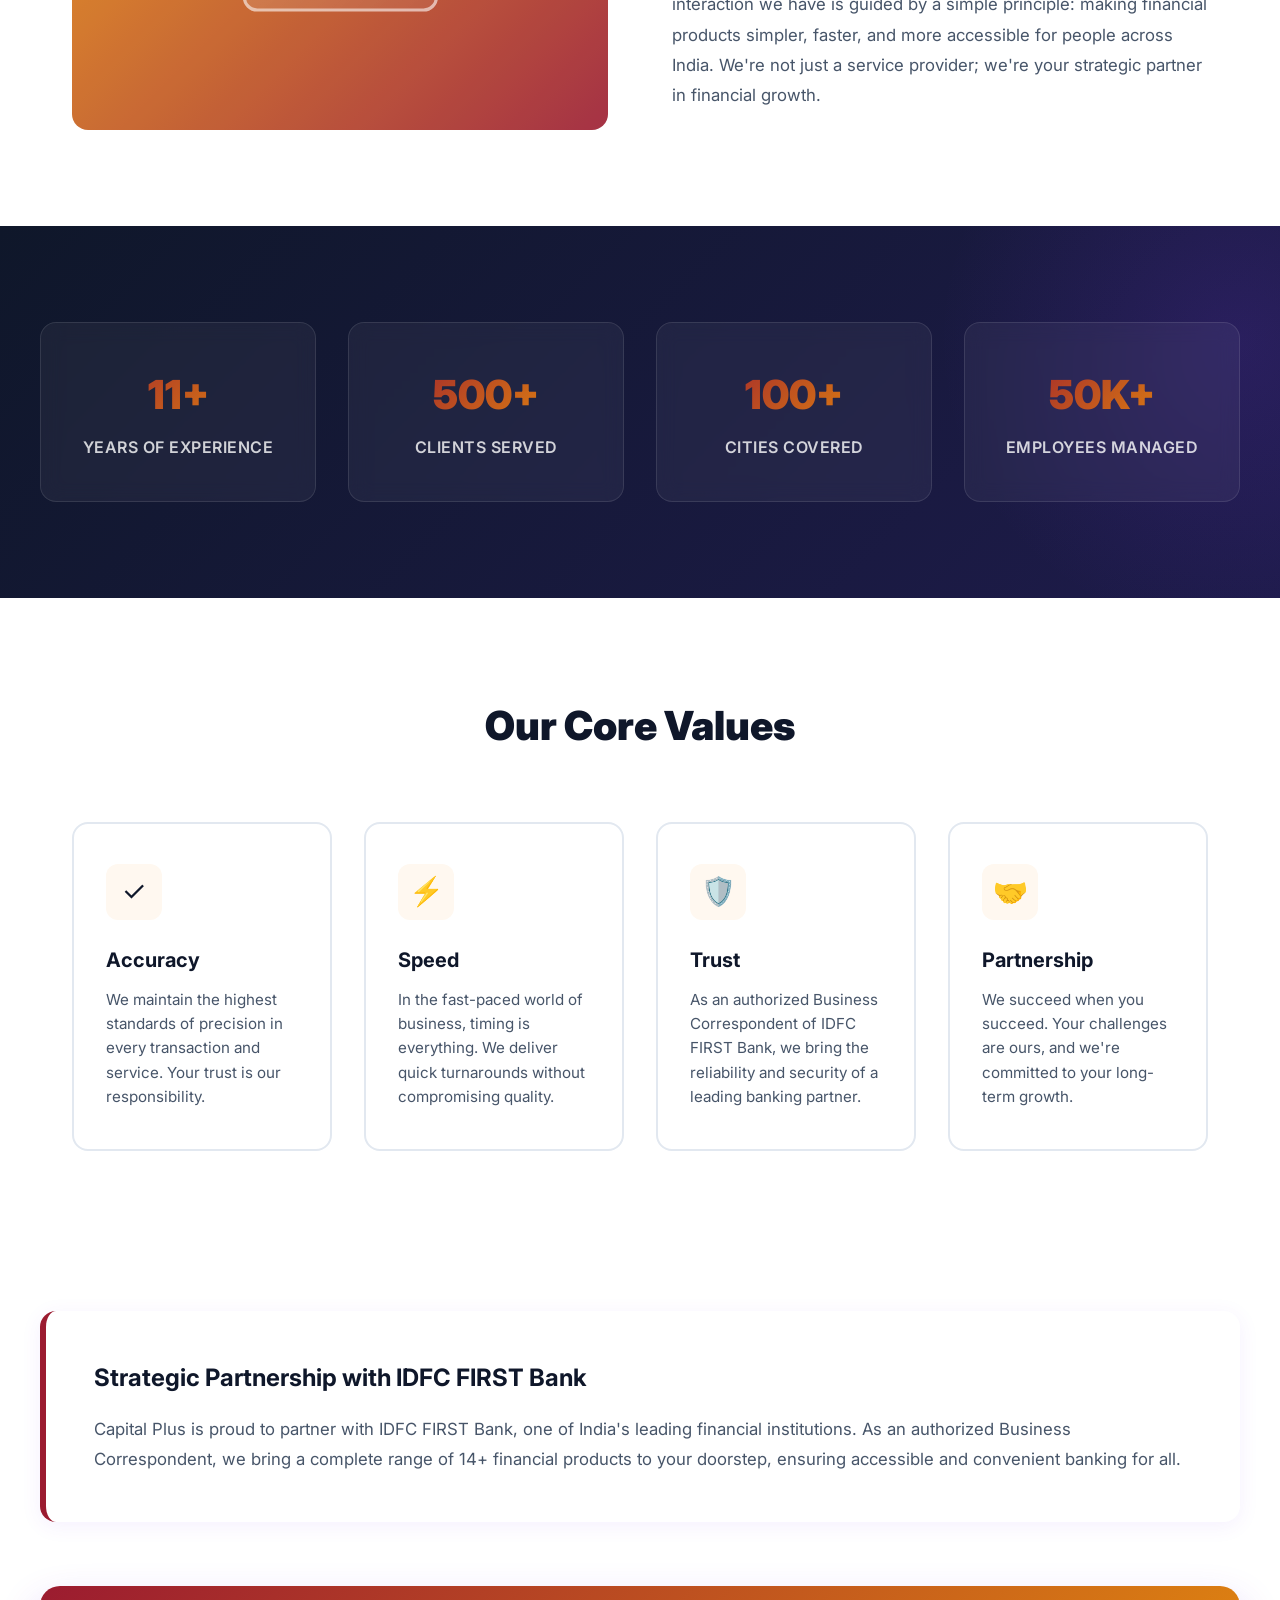
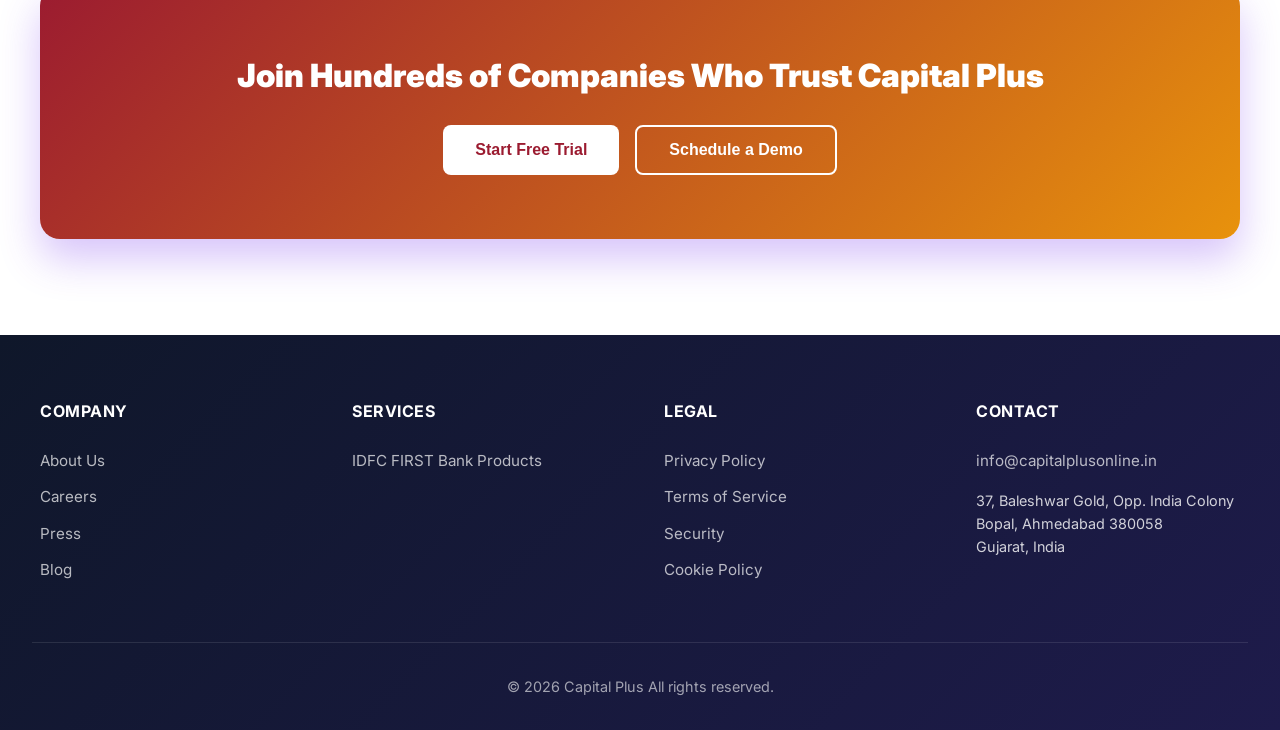
==== commit 702ea202: "color scheme change" ====
--- a/website-redesign/about.html
+++ b/website-redesign/about.html
@@ -7,13 +7,13 @@
     <link href="https://fonts.googleapis.com/css2?family=Inter:wght@400;500;600;700;800;900&display=swap" rel="stylesheet">
     <style>
         :root {
-            --purple: #7C3AED;
-            --purple-d: #6D28D9;
-            --purple-dd: #5B21B6;
-            --purple-l: #8B5CF6;
-            --purple-bg: #F5F3FF;
-            --purple-100: #EDE9FE;
-            --purple-200: #DDD6FE;
+            --purple: #9B1B30;
+            --purple-d: #7A1525;
+            --purple-dd: #5C101C;
+            --purple-l: #E8920C;
+            --purple-bg: #FFF8F0;
+            --purple-100: #FFEDD5;
+            --purple-200: #FED7AA;
             --text: #0F172A;
             --text-2: #475569;
             --text-3: #94A3B8;
@@ -44,31 +44,31 @@
         .nav-links{display:flex;align-items:center;gap:4px;height:100%;margin:0;padding:0;list-style:none}
         .nav-links>li{height:100%;display:flex;align-items:center;position:relative}
         .nav-links>li>a{display:flex;align-items:center;gap:5px;padding:6px 14px;height:auto;font-size:.92rem;font-weight:500;color:#0F172A;transition:all .15s;border-radius:100px;border:1.5px solid transparent;text-decoration:none}
-        .nav-links>li>a:hover{background:#F5F3FF}
+        .nav-links>li>a:hover{background:#FFF8F0}
         .nav-links>li>a.active{border-color:#0F172A;background:transparent}
         .nav-links>li>a svg.chev{width:10px;height:10px;stroke:currentColor;fill:none;stroke-width:2;transition:transform .2s}
         .nav-links>li:hover>a svg.chev{transform:rotate(180deg)}
         .mega-dd{position:fixed;top:64px;left:0;right:0;background:#fff;border-bottom:1px solid #E2E8F0;box-shadow:0 16px 48px rgba(0,0,0,.08);opacity:0;visibility:hidden;transform:translateY(-4px);transition:all .2s cubic-bezier(.4,0,.2,1);pointer-events:none}
         .nav-links>li:hover>.mega-dd{opacity:1;visibility:visible;transform:translateY(0);pointer-events:auto}
         .mega-inner{max-width:1100px;margin:0 auto;padding:40px;display:grid;grid-template-columns:280px 1fr;gap:48px}
-        .mega-promo{border-radius:14px;overflow:hidden;background:#F5F3FF;display:flex;flex-direction:column}
-        .mega-promo-img{height:140px;background:linear-gradient(135deg,#7C3AED,#8B5CF6);display:flex;align-items:center;justify-content:center;color:rgba(255,255,255,.9);font-size:2.5rem}
+        .mega-promo{border-radius:14px;overflow:hidden;background:#FFF8F0;display:flex;flex-direction:column}
+        .mega-promo-img{height:140px;background:linear-gradient(135deg,#9B1B30,#E8920C);display:flex;align-items:center;justify-content:center;color:rgba(255,255,255,.9);font-size:2.5rem}
         .mega-promo-body{padding:20px}
         .mega-promo-body h3{font-size:1rem;font-weight:800;color:#0F172A;margin-bottom:6px}
         .mega-promo-body p{font-size:.82rem;color:#475569;line-height:1.5;margin-bottom:14px}
-        .mega-promo-link{display:inline-flex;align-items:center;gap:4px;font-size:.85rem;font-weight:700;color:#7C3AED;transition:gap .2s;text-decoration:none}
+        .mega-promo-link{display:inline-flex;align-items:center;gap:4px;font-size:.85rem;font-weight:700;color:#9B1B30;transition:gap .2s;text-decoration:none}
         .mega-promo-link:hover{gap:8px}
         .mega-cols{display:grid;grid-template-columns:1fr 1fr;gap:32px}
         .mega-col-head{font-size:.72rem;font-weight:700;text-transform:uppercase;letter-spacing:.08em;color:#94A3B8;margin-bottom:16px}
         .mega-link{display:flex;align-items:center;gap:10px;padding:8px 0;font-size:.92rem;font-weight:500;color:#0F172A;transition:color .15s;text-decoration:none}
-        .mega-link:hover{color:#7C3AED}
+        .mega-link:hover{color:#9B1B30}
         .mega-link .ml-dot{width:8px;height:8px;border-radius:50%;flex-shrink:0}
         .nav-right{display:flex;align-items:center;gap:8px;margin-left:auto}
         .btn{display:inline-flex;align-items:center;justify-content:center;gap:8px;padding:9px 22px;border-radius:100px;font-weight:600;font-size:.88rem;cursor:pointer;border:none;transition:all .2s;font-family:inherit;text-decoration:none}
         .btn-ghost{color:#475569;background:transparent;padding:9px 14px}
         .btn-ghost:hover{color:#0F172A}
-        .btn-primary{color:#fff;background:#7C3AED;box-shadow:0 2px 8px rgba(124,58,237,.2)}
-        .btn-primary:hover{background:#6D28D9;box-shadow:0 4px 16px rgba(124,58,237,.3)}
+        .btn-primary{color:#fff;background:#9B1B30;box-shadow:0 2px 8px rgba(155,27,48,.2)}
+        .btn-primary:hover{background:#7A1525;box-shadow:0 4px 16px rgba(155,27,48,.3)}
         .hamburger{display:none;flex-direction:column;gap:5px;background:none;border:none;cursor:pointer;padding:6px;margin-left:auto}
         .hamburger span{display:block;width:20px;height:2px;background:#0F172A;border-radius:2px;transition:.3s}
 
@@ -354,7 +354,7 @@
         .stat-number {
             font-size: 2.5rem;
             font-weight: 900;
-            background: linear-gradient(135deg, var(--purple) 0%, #EC4899 100%);
+            background: linear-gradient(135deg, var(--purple) 0%, #E8920C 100%);
             -webkit-background-clip: text;
             -webkit-text-fill-color: transparent;
             background-clip: text;
@@ -793,7 +793,7 @@
 
             .hero {
                 padding: 2rem 1rem;
-                background: linear-gradient(135deg, #F5F3FF 0%, white 100%);
+                background: linear-gradient(135deg, #FFF8F0 0%, white 100%);
                 background-attachment: scroll;
             }
 
@@ -818,7 +818,7 @@
             .hero h1 {
                 font-size: 1.5rem;
                 margin-bottom: 0.75rem;
-                background: linear-gradient(135deg, #7C3AED 0%, #6D28D9 100%);
+                background: linear-gradient(135deg, #9B1B30 0%, #7A1525 100%);
                 -webkit-background-clip: text;
                 -webkit-text-fill-color: transparent;
                 background-clip: text;
@@ -923,7 +923,7 @@
             .value-icon {
                 width: 48px;
                 height: 48px;
-                background: #F5F3FF;
+                background: #FFF8F0;
                 border-radius: 10px;
                 display: flex;
                 align-items: center;
@@ -946,7 +946,7 @@
                 margin: 1.5rem 1rem;
                 padding: 1.25rem;
                 border-radius: 12px;
-                border-left: 4px solid #7C3AED;
+                border-left: 4px solid #9B1B30;
                 background: white;
                 border: 1px solid #E2E8F0;
             }
@@ -966,7 +966,7 @@
                 margin: 1.5rem 1rem 0;
                 padding: 1.75rem 1rem;
                 border-radius: 12px;
-                background: linear-gradient(135deg, #7C3AED 0%, #6D28D9 100%);
+                background: linear-gradient(135deg, #9B1B30 0%, #7A1525 100%);
                 color: white;
                 text-align: center;
                 box-shadow: 0 12px 30px rgba(124, 58, 237, 0.2);
@@ -1060,11 +1060,11 @@
                 <div class="mega-cols">
                   <div>
                     <div class="mega-col-head">IDFC Bank Products</div>
-                    <a href="products.html" class="mega-link"><span class="ml-dot" style="background:#7C3AED"></span> Two Wheeler Loan</a>
+                    <a href="products.html" class="mega-link"><span class="ml-dot" style="background:#9B1B30"></span> Two Wheeler Loan</a>
                     <a href="products.html" class="mega-link"><span class="ml-dot" style="background:#10B981"></span> Car Loans</a>
                     <a href="products.html" class="mega-link"><span class="ml-dot" style="background:#3B82F6"></span> Commercial Vehicle Loan</a>
-                    <a href="products.html" class="mega-link"><span class="ml-dot" style="background:#EC4899"></span> Credit Card</a>
-                    <a href="products.html" class="mega-link"><span class="ml-dot" style="background:#F59E0B"></span> Consumer Durable Loan</a>
+                    <a href="products.html" class="mega-link"><span class="ml-dot" style="background:#E8920C"></span> Credit Card</a>
+                    <a href="products.html" class="mega-link"><span class="ml-dot" style="background:#E8920C"></span> Consumer Durable Loan</a>
                   </div>
                 </div>
               </div>
@@ -1107,15 +1107,15 @@
                 <svg viewBox="0 0 200 200" xmlns="http://www.w3.org/2000/svg">
                     <defs>
                         <linearGradient id="storyGradient" x1="0%" y1="0%" x2="100%" y2="100%">
-                            <stop offset="0%" style="stop-color:#7C3AED;stop-opacity:0.3" />
-                            <stop offset="100%" style="stop-color:#8B5CF6;stop-opacity:0.1" />
+                            <stop offset="0%" style="stop-color:#9B1B30;stop-opacity:0.3" />
+                            <stop offset="100%" style="stop-color:#E8920C;stop-opacity:0.1" />
                         </linearGradient>
                     </defs>
                     <circle cx="100" cy="100" r="80" fill="url(#storyGradient)" />
-                    <circle cx="100" cy="100" r="70" fill="none" stroke="#7C3AED" stroke-width="2" opacity="0.4" />
-                    <circle cx="100" cy="100" r="50" fill="none" stroke="#8B5CF6" stroke-width="2" opacity="0.3" />
-                    <path d="M 100 50 L 130 80 L 100 100 L 70 80 Z" fill="#7C3AED" opacity="0.5" />
-                    <circle cx="100" cy="70" r="8" fill="#7C3AED" />
+                    <circle cx="100" cy="100" r="70" fill="none" stroke="#9B1B30" stroke-width="2" opacity="0.4" />
+                    <circle cx="100" cy="100" r="50" fill="none" stroke="#E8920C" stroke-width="2" opacity="0.3" />
+                    <path d="M 100 50 L 130 80 L 100 100 L 70 80 Z" fill="#9B1B30" opacity="0.5" />
+                    <circle cx="100" cy="70" r="8" fill="#9B1B30" />
                 </svg>
             </div>
         </div>
